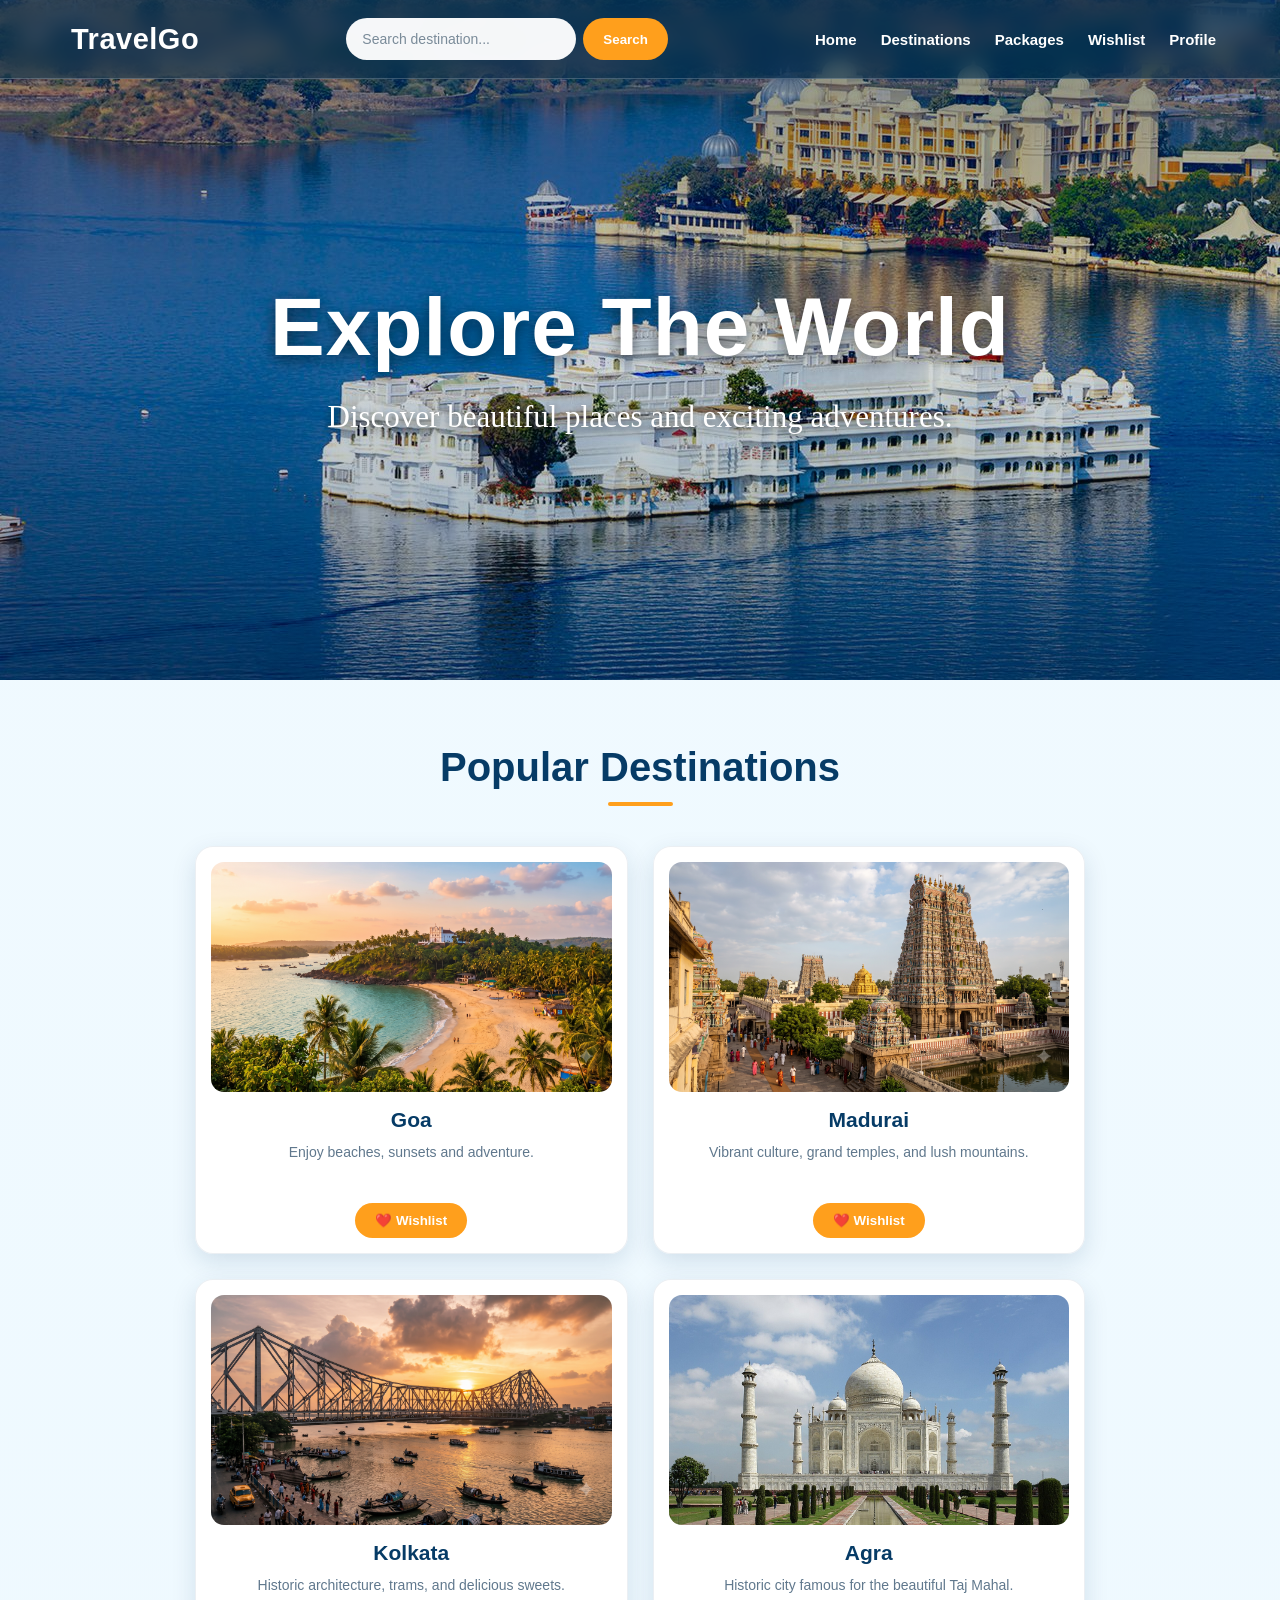
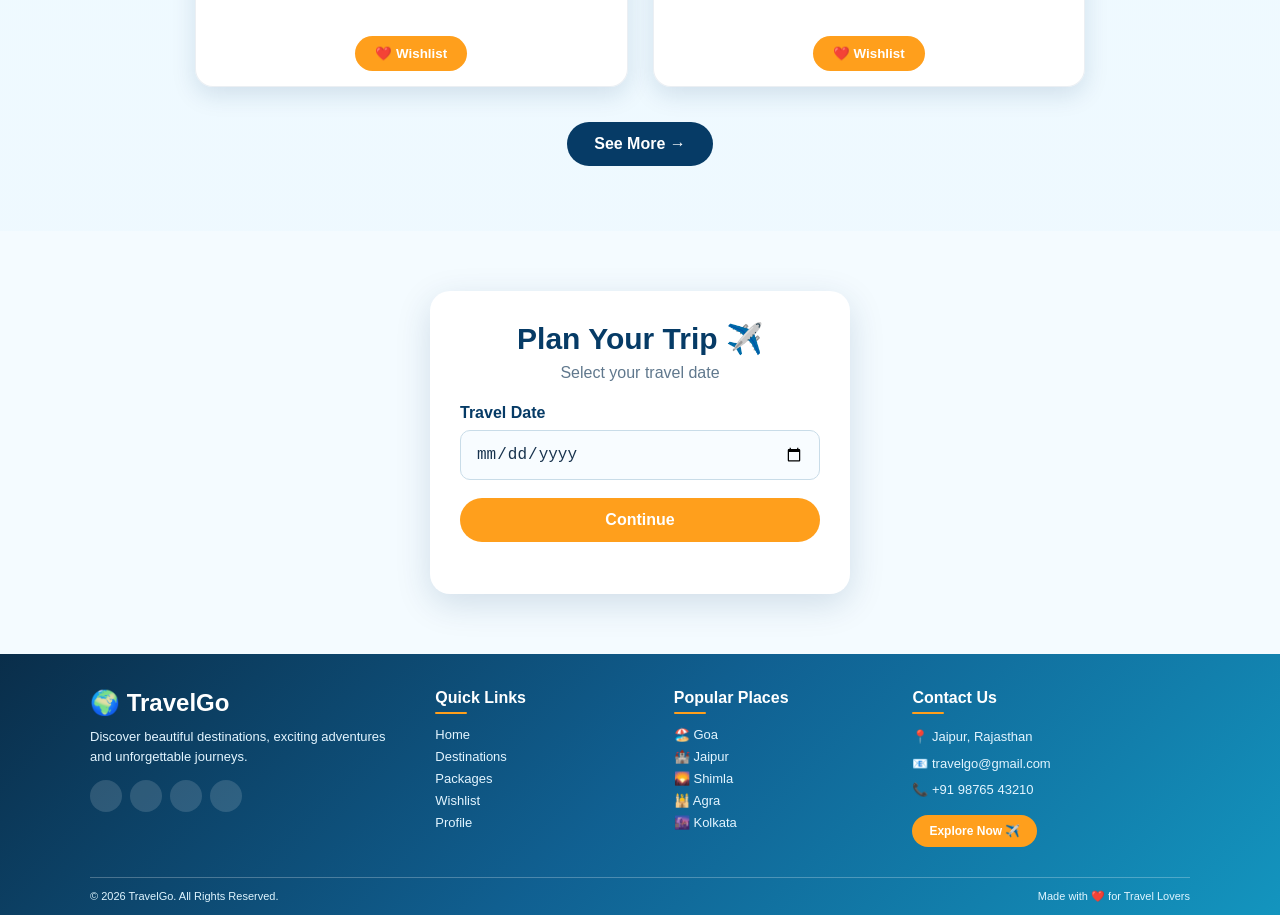
==== index.html @ a623e0e6 "Initial commit: Travel and Tourism website" ====
<!DOCTYPE html>
<html lang="en">

<head>

    <meta charset="UTF-8">

    <meta name="viewport"
        content="width=device-width, initial-scale=1.0">

    <title>TravelGo - Home</title>

    <!-- CSS -->
    <link rel="stylesheet" href="index.css">

    <!-- Font Awesome -->
    
</head>


<body>


    <!-- hero section -->

    <div class="hero-section">


        <!-- NAVBAR -->

        <nav>

            <!-- Logo -->

            <h2>
                <i class="fa-solid fa-plane"></i>
                TravelGo
            </h2>


            <!-- Search -->

            <div class="nav-search">

                <input
                    type="text"
                    id="searchInput"
                    placeholder="Search destination..."
                >

                <button onclick="searchDestination()">
                    Search
                </button>

            </div>


            <!-- Navigation -->

            <div class="nav-links">

                <a href="index.html">
                    Home
                </a>

                <a href="destination.html">
                    Destinations
                </a>

                <a href="package.html">
                    Packages
                </a>

                <a href="wishlist.html">
                    Wishlist
                </a>

                <a href="login.html">
                    Profile
                </a>

            </div>

        </nav>



        <!-- HERO -->

        <section class="hero">


            <!-- Hero Images -->

            <div class="hero-image">

                <img
                    src="./udaipur banner.png"
                    alt="Beautiful Udaipur"
                >

                <img
                    src="./jaipur copy.png"
                    alt="Beautiful Jaipur"
                >

                <img
                    src="./shimla banner.png"
                    alt="Beautiful Shimla"
                >

                <img
                    src="./banner copy.png"
                    alt="Beautiful travel destination"
                >

            </div>


            <!-- Hero Content -->

            <div class="hero-content">

                <h1>
                    Explore The World
                </h1>

                <p>
                    Discover beautiful places and exciting adventures.
                </p>

            </div>

        </section>

    </div>



    
         <!-- POPULAR DESTINATIONS -->


    <section class="popular-section">

        <h2>
            Popular Destinations
        </h2>


        <!-- ALWAYS 2 x 2 -->

        <div class="cards">


            <!-- GOA -->

            <div class="card">

                <div class="card-image">

                    <img
                        class="place"
                        src="./goa copy.png"
                        alt="Beautiful Goa"
                    >

                </div>

                <h3>
                    Goa
                </h3>

                <p>
                    Enjoy beaches, sunsets and adventure.
                </p>

                <button onclick="addWishlist('Goa')">
                    ❤️ Wishlist
                </button>

            </div>



            <!-- MADURAI -->

            <div class="card">

                <div class="card-image">

                    <img
                        class="place"
                        src="./tamilnadu copy.png"
                        alt="Madurai Tamil Nadu"
                    >

                </div>

                <h3>
                    Madurai
                </h3>

                <p>
                    Vibrant culture, grand temples,
                    and lush mountains.
                </p>

                <button onclick="addWishlist('Madurai')">
                    ❤️ Wishlist
                </button>

            </div>



            <!-- KOLKATA -->

            <div class="card">

                <div class="card-image">

                    <img
                        class="place"
                        src="./kolkata copy.png"
                        alt="Beautiful Kolkata"
                    >

                </div>

                <h3>
                    Kolkata
                </h3>

                <p>
                    Historic architecture, trams,
                    and delicious sweets.
                </p>

                <button onclick="addWishlist('Kolkata')">
                    ❤️ Wishlist
                </button>

            </div>



            <!-- AGRA -->

            <div class="card">

                <div class="card-image">

                    <img
                        class="place"
                        src="./Agra copy.jpeg"
                        alt="Taj Mahal Agra"
                    >

                </div>

                <h3>
                    Agra
                </h3>

                <p>
                    Historic city famous for
                    the beautiful Taj Mahal.
                </p>

                <button onclick="addWishlist('Agra')">
                    ❤️ Wishlist
                </button>

            </div>

        </div>


        <!-- SEE MORE OUTSIDE GRID -->

        <a
            href="destination.html"
            class="see-more-btn"
        >
            See More →
        </a>

    </section>



    <!-- travel date section -->

    <section class="travel-date-section">

        <div class="calendar-box">

            <h2>
                Plan Your Trip ✈️
            </h2>

            <p>
                Select your travel date
            </p>

            <label for="travelDate">
                Travel Date
            </label>

            <input
                type="date"
                id="travelDate"
            >

            <button onclick="selectTravelDate()">
                Continue
            </button>

            <p id="selectedDate"></p>

        </div>

    </section>



    <!-- =========================================
         FOOTER
    ========================================== -->

    <footer class="travel-footer" >

        <div class="footer-overlay">


            <div class="footer-container">


                <!-- ABOUT -->

                <div class="footer-box footer-about">

                    <h2>
                        🌍 TravelGo
                    </h2>

                    <p>
                        Discover beautiful destinations,
                        exciting adventures and
                        unforgettable journeys.
                    </p>

                    <div class="social-icons">

                        <a href="#" aria-label="Facebook">
                            <i class="fa-brands fa-facebook-f"></i>
                        </a>

                        <a href="#" aria-label="X">
                            <i class="fa-brands fa-x-twitter"></i>
                        </a>

                        <a href="#" aria-label="Instagram">
                            <i class="fa-brands fa-instagram"></i>
                        </a>

                        <a href="#" aria-label="YouTube">
                            <i class="fa-brands fa-youtube"></i>
                        </a>

                    </div>

                </div>



                <!-- QUICK LINKS -->

                <div class="footer-box">

                    <h3>
                        Quick Links
                    </h3>

                    <a href="index.html">
                        Home
                    </a>

                    <a href="destination.html">
                        Destinations
                    </a>

                    <a href="package.html">
                        Packages
                    </a>

                    <a href="wishlist.html">
                        Wishlist
                    </a>

                    <a href="login.html">
                        Profile
                    </a>

                </div>



                <!-- POPULAR PLACES -->

                <div class="footer-box">

                    <h3>
                        Popular Places
                    </h3>

                    <a href="destination.html">
                        🏖️ Goa
                    </a>

                    <a href="destination.html">
                        🏰 Jaipur
                    </a>

                    <a href="destination.html">
                        🌄 Shimla
                    </a>

                    <a href="destination.html">
                        🕌 Agra
                    </a>

                    <a href="destination.html">
                        🌆 Kolkata
                    </a>

                </div>



                <!-- CONTACT -->

                <div class="footer-box">

                    <h3>
                        Contact Us
                    </h3>

                    <p>
                        📍 Jaipur, Rajasthan
                    </p>

                    <p>
                        📧 travelgo@gmail.com
                    </p>

                    <p>
                        📞 +91 98765 43210
                    </p>

                    <button class="footer-btn">
                        Explore Now ✈️
                    </button>

                </div>

            </div>



            <!-- FOOTER BOTTOM -->

            <div class="footer-bottom">

                <p>
                    © 2026 TravelGo. All Rights Reserved.
                </p>

                <p>
                    Made with ❤️ for Travel Lovers
                </p>

            </div>

        </div>

    </footer>



    <!-- JAVASCRIPT -->

    <script src="index.js"></script>

</body>

</html>
---- index.css ----
/* =========================================
   GLOBAL
========================================= */

* {
    margin: 0;
    padding: 0;
    box-sizing: border-box;
}

html {
    scroll-behavior: smooth;
}

body {
    font-family: Arial, sans-serif;

    background: #f4fbff;

    color: #17324d;

    overflow-x: hidden;
}

img {
    display: block;

    max-width: 100%;
}



/* =========================================
   HERO
========================================= */

.hero-section {
    position: relative;

    width: 100%;

    height: 680px;

    overflow: hidden;
}



/* =========================================
   NAVBAR
========================================= */

.hero-section nav {

    position: absolute;

    top: 0;
    left: 0;

    width: 100%;

    display: flex;

    align-items: center;

    justify-content: space-between;

    gap: 20px;

    padding: 18px 5%;

    z-index: 20;

    background: rgba(3, 45, 78, 0.55);

    backdrop-filter: blur(10px);

    border-bottom: 1px solid rgba(255, 255, 255, 0.2);
}



/* Logo */

.hero-section nav h2 {

    color: white;

    font-size: 29px;

    letter-spacing: 0.5px;

    white-space: nowrap;
}

.hero-section nav h2 i {

    color: #ffb52e;

    margin-right: 7px;
}



/* =========================================
   SEARCH
========================================= */

.nav-search {

    display: flex;

    align-items: center;

    gap: 7px;
}

.nav-search input {

    width: 230px;

    height: 42px;

    padding: 0 16px;

    border: none;

    outline: none;

    border-radius: 25px;

    background: rgba(255, 255, 255, 0.96);

    color: #17324d;

    font-size: 14px;
}

.nav-search input::placeholder {

    color: #7a8b99;
}

.nav-search button {

    height: 42px;

    padding: 0 20px;

    border: none;

    border-radius: 25px;

    background: #ff9f1c;

    color: white;

    font-weight: bold;

    cursor: pointer;

    transition: 0.3s;
}

.nav-search button:hover {

    background: #f57c00;

    transform: translateY(-2px);
}



/* =========================================
   NAVIGATION LINKS
========================================= */

.hero-section .nav-links {

    display: flex;

    align-items: center;

    gap: 24px;
}

.hero-section .nav-links a {

    position: relative;

    color: white;

    text-decoration: none;

    font-size: 15px;

    font-weight: 600;

    transition: 0.3s;
}

.hero-section .nav-links a:hover {

    color: #ffb52e;
}

.hero-section .nav-links a::after {

    content: "";

    position: absolute;

    left: 50%;

    bottom: -7px;

    width: 0;

    height: 2px;

    background: #ffb52e;

    transform: translateX(-50%);

    transition: 0.3s;
}

.hero-section .nav-links a:hover::after {

    width: 100%;
}



/* =========================================
   HERO CONTENT
========================================= */

.hero-section .hero {

    position: relative;

    width: 100%;

    height: 100%;

    display: flex;

    justify-content: center;

    align-items: center;

    text-align: center;

    overflow: hidden;
}



/* Hero image slider */

.hero-section .hero-image {

    position: absolute;

    top: 0;
    left: 0;

    width: 100%;

    height: 100%;

    display: flex;

    z-index: 0;

    transition:
        transform 0.9s ease-in-out;
}

.hero-section .hero-image img {

    min-width: 100%;

    width: 100%;

    height: 100%;

    flex-shrink: 0;

    object-fit: cover;

    object-position: center;
}



/* Dark overlay */

.hero-section .hero::before {

    content: "";

    position: absolute;

    inset: 0;

    background:
        linear-gradient(
            to bottom,
            rgba(2, 32, 56, 0.50),
            rgba(2, 32, 56, 0.15),
            rgba(2, 32, 56, 0.45)
        );

    z-index: 1;
}



/* Hero text */

.hero-content {

    position: relative;

    z-index: 2;

    width: 90%;

    max-width: 1000px;

    padding: 35px;

    margin-top: 40px;
}

.hero-content h1 {

    color: white;

    font-size: clamp(45px, 7vw, 82px);

    font-weight: 800;

    letter-spacing: 1px;

    margin-bottom: 20px;

    text-shadow:
        0 4px 15px rgba(0, 0, 0, 0.55);
}

.hero-content p {

    color: white;

    font-family:
        Georgia,
        "Times New Roman",
        serif;

    font-size: clamp(19px, 3vw, 31px);

    line-height: 1.5;

    text-shadow:
        0 3px 10px rgba(0, 0, 0, 0.6);
}



/* =========================================
   POPULAR DESTINATIONS
========================================= */

.popular-section {

    padding: 65px 5%;

    text-align: center;

    background:
        linear-gradient(
            rgba(238, 249, 255, 0.72),
            rgba(238, 249, 255, 0.90)
        ),
        url("./popular detinatin bg.png");

    background-size: cover;

    background-position: center;

    background-repeat: no-repeat;
}



/* Heading */

.popular-section h2 {

    color: #063b66;

    font-size: clamp(28px, 4vw, 40px);

    margin-bottom: 12px;
}



/* Orange line */

.popular-section h2::after {

    content: "";

    display: block;

    width: 65px;

    height: 4px;

    margin: 12px auto 35px;

    border-radius: 10px;

    background: #ff9f1c;
}



/* =========================================
   DESTINATION GRID
========================================= */

/*
   IMPORTANT:

   Always 2 columns.

   Row 1:
   Goa       Madurai

   Row 2:
   Kolkata   Agra
*/

.cards {

    width: 100%;

    max-width: 900px;

    margin: 0 auto;

    display: grid;

    grid-template-columns: repeat(2, minmax(0, 1fr));

    gap: 25px;

    padding: 5px;
}



/* =========================================
   CARD
========================================= */

.card {

    width: 100%;

    padding: 15px;

    background:
        rgba(255, 255, 255, 0.98);

    border-radius: 18px;

    border:
        1px solid rgba(6, 59, 102, 0.08);

    box-shadow:
        0 8px 25px rgba(3, 55, 102, 0.13);

    transition:
        transform 0.3s ease,
        box-shadow 0.3s ease;
}

.card:hover {

    transform: translateY(-8px);

    box-shadow:
        0 18px 35px rgba(3, 55, 102, 0.22);
}



/* Card image */

.card-image {

    width: 100%;

    height: 230px;

    overflow: hidden;

    border-radius: 13px;
}

.card-image .place {

    width: 100%;

    height: 100%;

    object-fit: cover;

    transition:
        transform 0.5s ease;
}

.card:hover .place {

    transform: scale(1.08);
}



/* Card title */

.card h3 {

    color: #063b66;

    font-size: 21px;

    margin: 16px 0 9px;
}



/* Card description */

.card p {

    color: #60788d;

    font-size: 14px;

    line-height: 1.6;

    min-height: 45px;

    margin-bottom: 17px;
}



/* Card button */

.card button {

    padding: 10px 20px;

    border: none;

    border-radius: 25px;

    background: #ff9f1c;

    color: white;

    font-weight: bold;

    cursor: pointer;

    transition: 0.3s;
}

.card button:hover {

    background: #f57c00;

    transform: scale(1.05);
}



/* =========================================
   SEE MORE
========================================= */

.see-more-btn {

    display: block;

    width: fit-content;

    margin:
        30px auto 0;

    padding: 13px 27px;

    border-radius: 25px;

    background: #063b66;

    color: white;

    text-decoration: none;

    font-weight: bold;

    transition: 0.3s;
}

.see-more-btn:hover {

    background: #0878b9;

    transform: translateY(-3px);
}



/* =========================================
   TRAVEL DATE / CALENDAR
========================================= */

.travel-date-section {

    padding: 60px 20px;

    background: #f4fbff;

    display: flex;

    justify-content: center;

    align-items: center;
}

.calendar-box {

    width: 420px;

    max-width: 100%;

    padding: 30px;

    background: white;

    border-radius: 20px;

    box-shadow:
        0 10px 35px rgba(3, 55, 102, 0.15);

    text-align: center;
}

.calendar-box h2 {

    color: #063b66;

    font-size: 30px;

    margin-bottom: 8px;
}

.calendar-box > p {

    color: #60788d;

    margin-bottom: 22px;
}

.calendar-box label {

    display: block;

    text-align: left;

    color: #063b66;

    font-weight: bold;

    margin-bottom: 8px;
}

.calendar-box input[type="date"] {

    width: 100%;

    height: 50px;

    padding: 0 15px;

    border:
        1px solid #c9dce8;

    border-radius: 10px;

    outline: none;

    font-size: 16px;

    color: #17324d;

    background: #f8fcff;

    cursor: pointer;
}

.calendar-box input[type="date"]:focus {

    border-color: #0878b9;

    box-shadow:
        0 0 0 3px rgba(8, 120, 185, 0.10);
}

.calendar-box button {

    width: 100%;

    margin-top: 18px;

    padding: 13px;

    border: none;

    border-radius: 25px;

    background: #ff9f1c;

    color: white;

    font-size: 16px;

    font-weight: bold;

    cursor: pointer;

    transition: 0.3s;
}

.calendar-box button:hover {

    background: #f57c00;

    transform: translateY(-2px);
}

#selectedDate {

    margin-top: 18px;

    color: #063b66;

    font-weight: bold;
}




.travel-footer {
    height: 100px;

    position: relative;

    color: white;

    background-image:
        url("./footer-bg.png");

    background-size: cover;

    background-position: center;

    background-repeat: no-repeat;
}



/* Footer overlay */

.footer-overlay {

    background:
        linear-gradient(
            135deg,
            rgba(2, 39, 68, 0.97),
            rgba(4, 88, 140, 0.95),
            rgba(0, 140, 185, 0.92)
        );

    padding-top: 35px;
}





.footer-container {

    width: 92%;

    max-width: 1100px;

    margin: auto;

    display: grid;

    grid-template-columns:
        1.5fr 1fr 1fr 1.3fr;

    gap: 25px;

    padding-bottom: 30px;
}



/* Footer title */

.footer-box h2 {

    color: white;

    font-size: 24px;

    margin-bottom: 10px;
}

.footer-box h3 {

    color: white;

    font-size: 16px;

    margin-bottom: 13px;
}



/* Orange line */

.footer-box h3::after {

    content: "";

    display: block;

    width: 32px;

    height: 2px;

    background: #ff9f1c;

    border-radius: 10px;

    margin-top: 5px;
}



/* Footer text */

.footer-box p {

    color: #e3f5ff;

    font-size: 13px;

    line-height: 1.5;

    margin-bottom: 7px;
}



/* Footer links */

.footer-box a {

    display: block;

    color: #e3f5ff;

    text-decoration: none;

    font-size: 13px;

    margin-bottom: 7px;

    transition: 0.3s;
}

.footer-box a:hover {

    color: #ffb52e;

    transform: translateX(4px);
}




.social-icons {

    display: flex;

    gap: 8px;

    margin-top: 14px;
}

.social-icons a {

    width: 32px;

    height: 32px;

    display: flex;

    justify-content: center;

    align-items: center;

    border-radius: 50%;

    background:
        rgba(255, 255, 255, 0.14);

    color: white;

    font-size: 13px;

    transition: 0.3s;
}

.social-icons a:hover {

    background: #ff9f1c;

    transform: translateY(-3px);
}



.footer-btn {

    margin-top: 8px;

    padding: 9px 17px;

    border: none;

    border-radius: 25px;

    background: #ff9f1c;

    color: white;

    font-size: 12px;

    font-weight: bold;

    cursor: pointer;

    transition: 0.3s;
}

.footer-btn:hover {

    background: #f57c00;

    transform: translateY(-2px);
}



.footer-bottom {

    width: 92%;

    max-width: 1100px;

    margin: auto;

    padding: 12px 0;

    border-top:
        1px solid rgba(255, 255, 255, 0.25);

    display: flex;

    justify-content: space-between;

    align-items: center;
}

.footer-bottom p {

    margin: 0;

    color: #dff5ff;

    font-size: 11px;
}




@media (max-width: 1100px) {

    .hero-section nav {

        padding:
            16px 3%;
    }

    .hero-section .nav-links {

        gap: 15px;
    }

    .hero-section .nav-links a {

        font-size: 14px;
    }

    .nav-search input {

        width: 180px;
    }


    /* Footer becomes 2 x 2 */

    .footer-container {

        grid-template-columns:
            1fr 1fr;

        gap: 25px;

        text-align: center;
    }

    .footer-box h3::after {

        margin-left: auto;

        margin-right: auto;
    }

    .social-icons {

        justify-content: center;
    }

    .footer-box:first-child {

        grid-column: 1 / -1;
    }
}




@media (max-width: 850px) {

    .hero-section {

        height: 680px;
    }


    /* Navbar */

    .hero-section nav {

        flex-wrap: wrap;

        justify-content: center;

        gap: 12px;
    }

    .hero-section nav h2 {

        width: 100%;

        text-align: center;
    }

    .nav-search {

        order: 2;
    }

    .hero-section .nav-links {

        order: 3;

        width: 100%;

        justify-content: center;

        flex-wrap: wrap;
    }

    .hero-content {

        margin-top: 150px;
    }


    /* Destination cards remain 2 x 2 */

    .cards {

        max-width: 700px;

        gap: 20px;
    }

    .card-image {

        height: 210px;
    }


    /* Compact footer */

    .footer-overlay {

        padding-top: 25px;
    }

    .footer-container {

        gap: 20px;

        padding-bottom: 20px;
    }
}




@media (max-width: 600px) {

    .hero-section {

        height: 720px;
    }


    /* Navbar */

    .hero-section nav {

        padding: 14px 12px;

        gap: 10px;
    }

    .hero-section nav h2 {

        font-size: 24px;
    }


    /* Search */

    .nav-search {

        width: 100%;

        justify-content: center;
    }

    .nav-search input {

        width: 65%;

        height: 40px;
    }

    .nav-search button {

        height: 40px;

        padding: 0 15px;

        font-size: 13px;
    }


    /* Navigation */

    .hero-section .nav-links {

        gap: 8px 13px;

        flex-wrap: wrap;
    }

    .hero-section .nav-links a {

        font-size: 12px;
    }


    /* Hero */

    .hero-content {

        width: 95%;

        margin-top: 170px;

        padding: 10px;
    }

    .hero-content h1 {

        font-size: 40px;

        line-height: 1.15;
    }

    .hero-content p {

        font-size: 18px;
    }



    
    .popular-section {

        padding:
            40px 12px;
    }

    .popular-section h2 {

        font-size: 27px;
    }

    .popular-section h2::after {

        margin-bottom: 22px;
    }


    
    .cards {

        width: 100%;

        max-width: 500px;

        grid-template-columns:
            repeat(2, minmax(0, 1fr));

        gap: 12px;

        padding: 0;
    }


    /* Smaller cards */

    .card {

        padding: 8px;

        border-radius: 13px;
    }


    /* Smaller image */

    .card-image {

        height: 140px;

        border-radius: 9px;
    }


    /* Card heading */

    .card h3 {

        font-size: 16px;

        margin:
            9px 0 5px;
    }


    /* Card text */

    .card p {

        font-size: 11px;

        line-height: 1.4;

        min-height: 48px;

        margin-bottom: 8px;
    }


    /* Wishlist */

    .card button {

        padding: 7px 9px;

        font-size: 10px;
    }


    /* See More */

    .see-more-btn {

        margin-top: 20px;

        padding: 10px 21px;

        font-size: 12px;
    }



    /* calender */
    .travel-date-section {

        padding:
            40px 15px;
    }

    .calendar-box {

        padding:
            24px 18px;

        border-radius: 16px;
    }

    .calendar-box h2 {

        font-size: 25px;
    }

    .calendar-box > p {

        font-size: 13px;
    }

    .calendar-box input[type="date"] {

        height: 45px;

        font-size: 14px;
    }

    .calendar-box button {

        padding: 11px;

        font-size: 14px;
    }



/* footer */
    .footer-overlay {

        padding-top: 22px;
    }

    .footer-container {

        width: 92%;

        grid-template-columns:
            1fr 1fr;

        gap: 18px 12px;

        padding-bottom: 18px;

        text-align: center;
    }


    /* About section full width */

    .footer-about {

        grid-column:
            1 / -1;
    }


    /* Footer logo */

    .footer-box h2 {

        font-size: 20px;

        margin-bottom: 6px;
    }


    /* Footer headings */

    .footer-box h3 {

        font-size: 14px;

        margin-bottom: 8px;
    }


    /* Orange line */

    .footer-box h3::after {

        width: 25px;

        height: 2px;

        margin:
            4px auto 0;
    }


    /* Footer paragraph */

    .footer-box p {

        font-size: 11px;

        line-height: 1.4;

        margin-bottom: 5px;
    }


    /* Links */

    .footer-box a {

        font-size: 11px;

        margin-bottom: 5px;
    }


    /* Social icons */

    .social-icons {

        gap: 6px;

        margin-top: 9px;

        justify-content: center;
    }

    .social-icons a {

        width: 28px;

        height: 28px;

        font-size: 11px;
    }


    /* Footer button */

    .footer-btn {

        margin-top: 5px;

        padding: 7px 13px;

        font-size: 10px;
    }


    /* Bottom */

    .footer-bottom {

        width: 92%;

        flex-direction: column;

        gap: 3px;

        padding: 9px 0;

        text-align: center;
    }

    .footer-bottom p {

        font-size: 9px;
    }
}




   /* SMALL MOBILE */


@media (max-width: 400px) {

    .hero-section {

        height: 700px;
    }

    .hero-section nav h2 {

        font-size: 22px;
    }

    .nav-search input {

        width: 60%;
    }

    .nav-search button {

        padding: 0 12px;

        font-size: 12px;
    }

    .hero-content {

        margin-top: 165px;
    }

    .hero-content h1 {

        font-size: 32px;
    }

    .hero-content p {

        font-size: 16px;
    }


    /* Cards remain 2 columns */

    .cards {

        gap: 9px;
    }

    .card {

        padding: 7px;
    }

    .card-image {

        height: 115px;
    }

    .card h3 {

        font-size: 14px;
    }

    .card p {

        font-size: 10px;

        min-height: 44px;
    }

    .card button {

        padding: 6px 7px;

        font-size: 9px;
    }
}




@media (max-width: 350px) {

    .hero-section {

        height: 690px;
    }

    .hero-section nav h2 {

        font-size: 20px;
    }

    .hero-content h1 {

        font-size: 28px;
    }

    .hero-content p {

        font-size: 15px;
    }

    .nav-search input {

        width: 55%;
    }


    .cards {

        gap: 7px;
    }

    .card-image {

        height: 105px;
    }

    .card h3 {

        font-size: 13px;
    }

    .card p {

        font-size: 9px;
    }
}
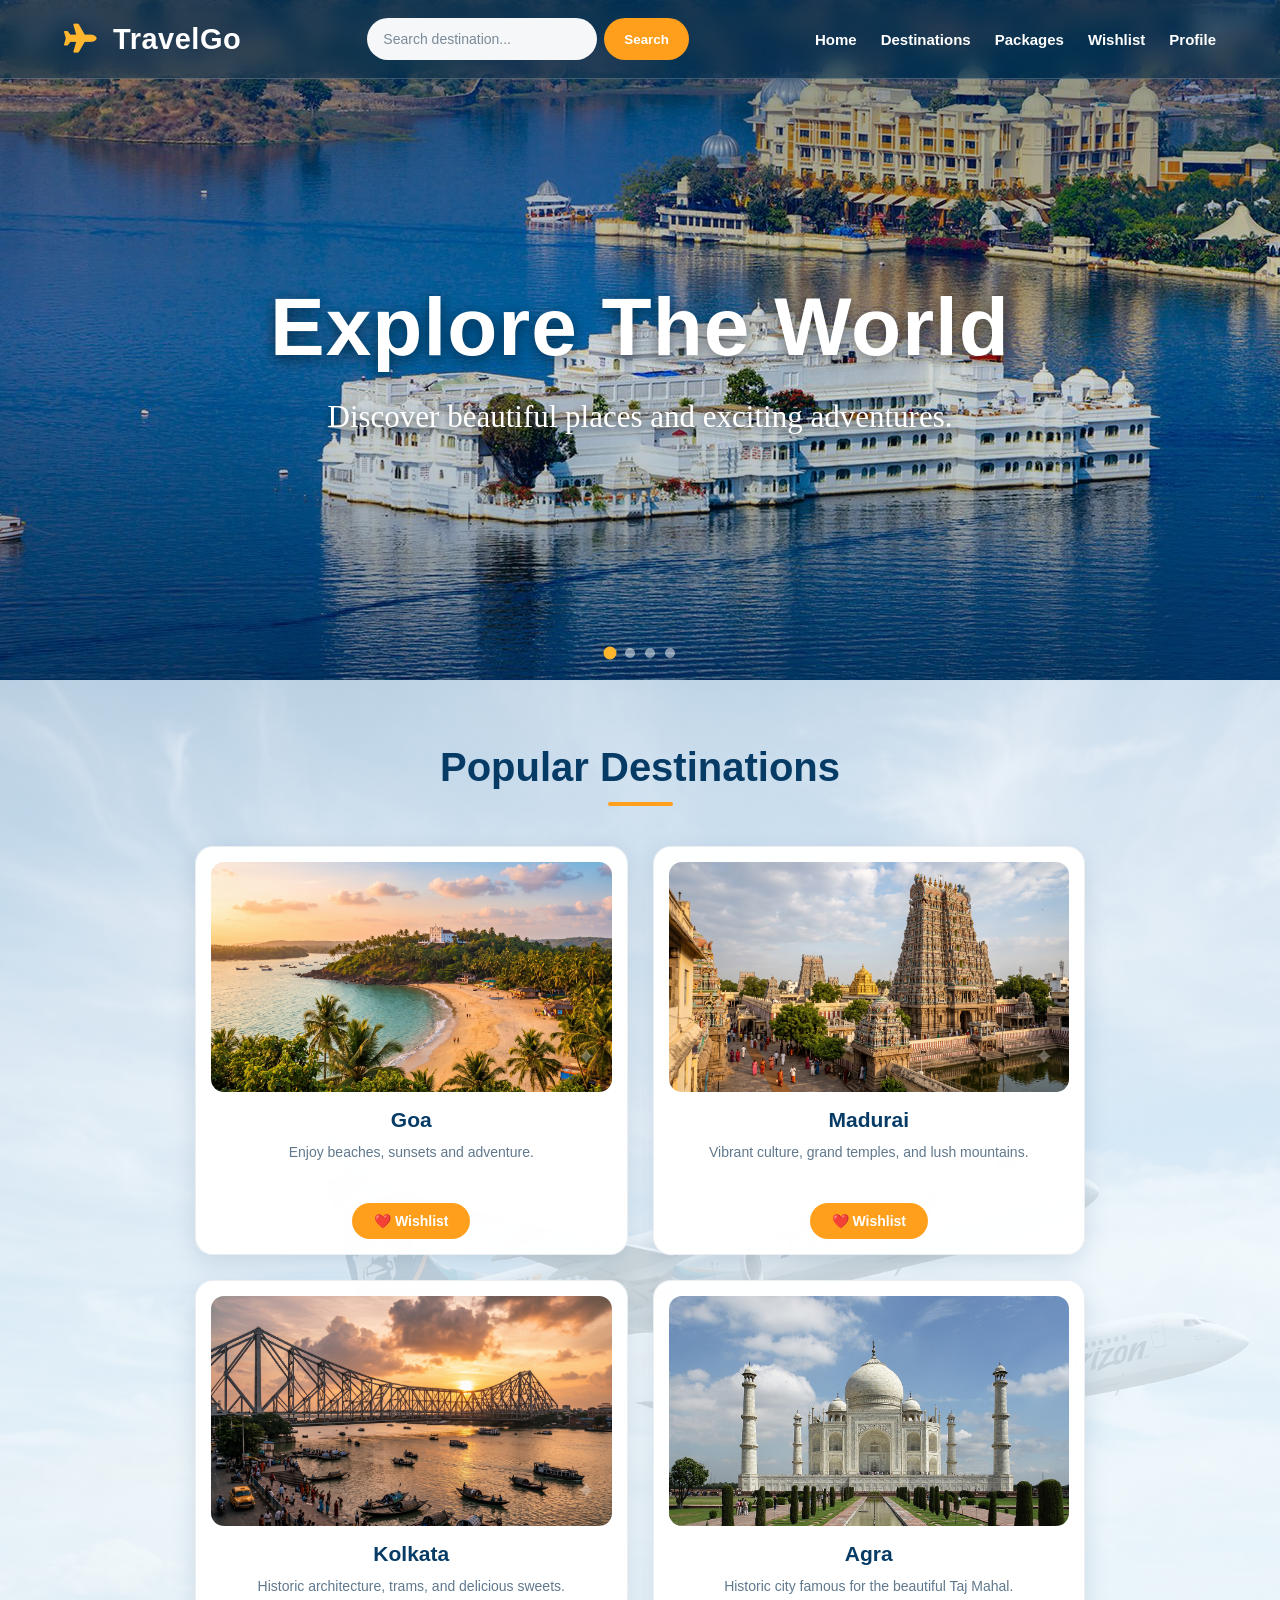
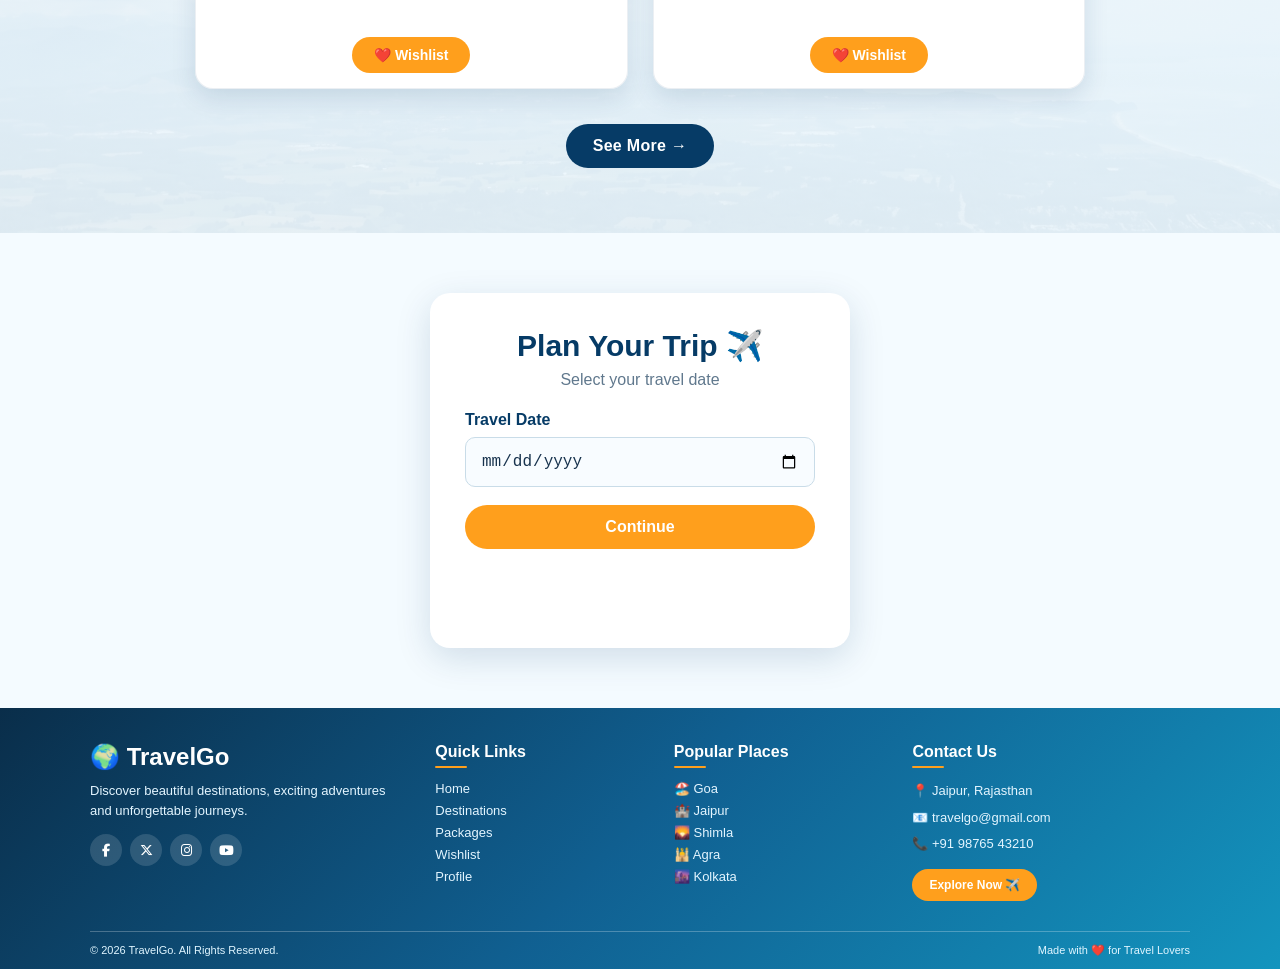
==== commit 4435f556: "Enhance UI for mobile responsiveness, unify JS logic, and fix broken routing" ====
--- a/index.html
+++ b/index.html
@@ -2,320 +2,171 @@
 <html lang="en">
 
 <head>
-
     <meta charset="UTF-8">
-
-    <meta name="viewport"
-        content="width=device-width, initial-scale=1.0">
-
+    <meta name="viewport" content="width=device-width, initial-scale=1.0">
+    <meta name="description" content="TravelGo - Discover beautiful destinations across India. Plan your trip, explore packages and save your favourites.">
     <title>TravelGo - Home</title>
 
     <!-- CSS -->
     <link rel="stylesheet" href="index.css">
 
     <!-- Font Awesome -->
-    
+    <link rel="stylesheet" href="https://cdnjs.cloudflare.com/ajax/libs/font-awesome/6.5.2/css/all.min.css">
 </head>
 
-
 <body>
 
-
     <!-- hero section -->
 
     <div class="hero-section">
 
-
         <!-- NAVBAR -->
 
         <nav>
 
             <!-- Logo -->
-
             <h2>
                 <i class="fa-solid fa-plane"></i>
                 TravelGo
             </h2>
 
-
             <!-- Search -->
-
             <div class="nav-search">
-
                 <input
                     type="text"
                     id="searchInput"
                     placeholder="Search destination..."
                 >
-
                 <button onclick="searchDestination()">
                     Search
                 </button>
-
-            </div>
-
-
-            <!-- Navigation -->
-
-            <div class="nav-links">
-
-                <a href="index.html">
-                    Home
-                </a>
-
-                <a href="destination.html">
-                    Destinations
-                </a>
-
-                <a href="package.html">
-                    Packages
-                </a>
-
-                <a href="wishlist.html">
-                    Wishlist
-                </a>
-
-                <a href="login.html">
-                    Profile
-                </a>
-
-            </div>
+            </div>
+
+            <!-- Navigation Links -->
+            <div class="nav-links" id="navLinks">
+                <a href="index.html">Home</a>
+                <a href="destination.html">Destinations</a>
+                <a href="package.html">Packages</a>
+                <a href="wishlist.html">Wishlist</a>
+                <a href="login.html">Profile</a>
+            </div>
+
+            <!-- Hamburger (mobile) -->
+            <button class="hamburger" id="hamburger" aria-label="Toggle navigation">
+                <span></span>
+                <span></span>
+                <span></span>
+            </button>
 
         </nav>
 
 
-
         <!-- HERO -->
 
         <section class="hero">
 
-
-            <!-- Hero Images -->
-
-            <div class="hero-image">
-
-                <img
-                    src="./udaipur banner.png"
-                    alt="Beautiful Udaipur"
-                >
-
-                <img
-                    src="./jaipur copy.png"
-                    alt="Beautiful Jaipur"
-                >
-
-                <img
-                    src="./shimla banner.png"
-                    alt="Beautiful Shimla"
-                >
-
-                <img
-                    src="./banner copy.png"
-                    alt="Beautiful travel destination"
-                >
-
-            </div>
-
+            <!-- Hero Images (slider) -->
+            <div class="hero-image" id="heroImage">
+                <img src="./udaipur banner.png"  alt="Beautiful Udaipur">
+                <img src="./jaipur copy.png"     alt="Beautiful Jaipur">
+                <img src="./shimla banner.png"   alt="Beautiful Shimla">
+                <img src="./banner copy.png"     alt="Beautiful travel destination">
+            </div>
 
             <!-- Hero Content -->
-
             <div class="hero-content">
-
-                <h1>
-                    Explore The World
-                </h1>
-
-                <p>
-                    Discover beautiful places and exciting adventures.
-                </p>
-
+                <h1>Explore The World</h1>
+                <p>Discover beautiful places and exciting adventures.</p>
             </div>
 
         </section>
 
+        <!-- Hero Dots -->
+        <div class="hero-dots" id="heroDots"></div>
+
     </div>
 
 
 
-    
-         <!-- POPULAR DESTINATIONS -->
-
+    <!-- POPULAR DESTINATIONS -->
 
     <section class="popular-section">
 
-        <h2>
-            Popular Destinations
-        </h2>
-
-
-        <!-- ALWAYS 2 x 2 -->
-
+        <h2>Popular Destinations</h2>
+
+        <!-- ALWAYS 2 x 2 grid -->
         <div class="cards">
 
-
             <!-- GOA -->
-
-            <div class="card">
-
-                <div class="card-image">
-
-                    <img
-                        class="place"
-                        src="./goa copy.png"
-                        alt="Beautiful Goa"
-                    >
-
-                </div>
-
-                <h3>
-                    Goa
-                </h3>
-
-                <p>
-                    Enjoy beaches, sunsets and adventure.
-                </p>
-
-                <button onclick="addWishlist('Goa')">
-                    ❤️ Wishlist
-                </button>
-
-            </div>
-
-
+            <div class="card" onclick="goToPackage('goa')">
+                <div class="card-image">
+                    <img class="place" src="./goa copy.png" alt="Beautiful Goa">
+                </div>
+                <h3>Goa</h3>
+                <p>Enjoy beaches, sunsets and adventure.</p>
+                <button id="wishBtn-Goa" onclick="handleWishlistClick(event, 'Goa', this)">
+                    ❤️ Wishlist
+                </button>
+            </div>
 
             <!-- MADURAI -->
-
-            <div class="card">
-
-                <div class="card-image">
-
-                    <img
-                        class="place"
-                        src="./tamilnadu copy.png"
-                        alt="Madurai Tamil Nadu"
-                    >
-
-                </div>
-
-                <h3>
-                    Madurai
-                </h3>
-
-                <p>
-                    Vibrant culture, grand temples,
-                    and lush mountains.
-                </p>
-
-                <button onclick="addWishlist('Madurai')">
-                    ❤️ Wishlist
-                </button>
-
-            </div>
-
-
+            <div class="card" onclick="goToPackage('madurai')">
+                <div class="card-image">
+                    <img class="place" src="./tamilnadu copy.png" alt="Madurai Tamil Nadu">
+                </div>
+                <h3>Madurai</h3>
+                <p>Vibrant culture, grand temples, and lush mountains.</p>
+                <button id="wishBtn-Madurai" onclick="handleWishlistClick(event, 'Madurai', this)">
+                    ❤️ Wishlist
+                </button>
+            </div>
 
             <!-- KOLKATA -->
-
-            <div class="card">
-
-                <div class="card-image">
-
-                    <img
-                        class="place"
-                        src="./kolkata copy.png"
-                        alt="Beautiful Kolkata"
-                    >
-
-                </div>
-
-                <h3>
-                    Kolkata
-                </h3>
-
-                <p>
-                    Historic architecture, trams,
-                    and delicious sweets.
-                </p>
-
-                <button onclick="addWishlist('Kolkata')">
-                    ❤️ Wishlist
-                </button>
-
-            </div>
-
-
+            <div class="card" onclick="goToPackage('kolkata')">
+                <div class="card-image">
+                    <img class="place" src="./kolkata copy.png" alt="Beautiful Kolkata">
+                </div>
+                <h3>Kolkata</h3>
+                <p>Historic architecture, trams, and delicious sweets.</p>
+                <button id="wishBtn-Kolkata" onclick="handleWishlistClick(event, 'Kolkata', this)">
+                    ❤️ Wishlist
+                </button>
+            </div>
 
             <!-- AGRA -->
-
-            <div class="card">
-
-                <div class="card-image">
-
-                    <img
-                        class="place"
-                        src="./Agra copy.jpeg"
-                        alt="Taj Mahal Agra"
-                    >
-
-                </div>
-
-                <h3>
-                    Agra
-                </h3>
-
-                <p>
-                    Historic city famous for
-                    the beautiful Taj Mahal.
-                </p>
-
-                <button onclick="addWishlist('Agra')">
-                    ❤️ Wishlist
-                </button>
-
+            <div class="card" onclick="goToPackage('agra')">
+                <div class="card-image">
+                    <img class="place" src="./Agra copy.jpeg" alt="Taj Mahal Agra">
+                </div>
+                <h3>Agra</h3>
+                <p>Historic city famous for the beautiful Taj Mahal.</p>
+                <button id="wishBtn-Agra" onclick="handleWishlistClick(event, 'Agra', this)">
+                    ❤️ Wishlist
+                </button>
             </div>
 
         </div>
 
-
-        <!-- SEE MORE OUTSIDE GRID -->
-
-        <a
-            href="destination.html"
-            class="see-more-btn"
-        >
-            See More →
-        </a>
+        <!-- SEE MORE -->
+        <a href="destination.html" class="see-more-btn">See More →</a>
 
     </section>
 
 
 
-    <!-- travel date section -->
+    <!-- TRAVEL DATE SECTION -->
 
     <section class="travel-date-section">
 
         <div class="calendar-box">
 
-            <h2>
-                Plan Your Trip ✈️
-            </h2>
-
-            <p>
-                Select your travel date
-            </p>
-
-            <label for="travelDate">
-                Travel Date
-            </label>
-
-            <input
-                type="date"
-                id="travelDate"
-            >
-
-            <button onclick="selectTravelDate()">
-                Continue
-            </button>
+            <h2>Plan Your Trip ✈️</h2>
+            <p>Select your travel date</p>
+
+            <label for="travelDate">Travel Date</label>
+            <input type="date" id="travelDate">
+
+            <button onclick="selectTravelDate()">Continue</button>
 
             <p id="selectedDate"></p>
 
@@ -325,162 +176,63 @@
 
 
 
-    <!-- =========================================
-         FOOTER
-    ========================================== -->
-
-    <footer class="travel-footer" >
+    <!-- FOOTER -->
+
+    <footer class="travel-footer">
 
         <div class="footer-overlay">
 
-
             <div class="footer-container">
 
-
                 <!-- ABOUT -->
-
                 <div class="footer-box footer-about">
-
-                    <h2>
-                        🌍 TravelGo
-                    </h2>
-
-                    <p>
-                        Discover beautiful destinations,
-                        exciting adventures and
-                        unforgettable journeys.
-                    </p>
-
+                    <h2>🌍 TravelGo</h2>
+                    <p>Discover beautiful destinations, exciting adventures and unforgettable journeys.</p>
                     <div class="social-icons">
-
-                        <a href="#" aria-label="Facebook">
-                            <i class="fa-brands fa-facebook-f"></i>
-                        </a>
-
-                        <a href="#" aria-label="X">
-                            <i class="fa-brands fa-x-twitter"></i>
-                        </a>
-
-                        <a href="#" aria-label="Instagram">
-                            <i class="fa-brands fa-instagram"></i>
-                        </a>
-
-                        <a href="#" aria-label="YouTube">
-                            <i class="fa-brands fa-youtube"></i>
-                        </a>
-
+                        <a href="#" aria-label="Facebook"><i class="fa-brands fa-facebook-f"></i></a>
+                        <a href="#" aria-label="X"><i class="fa-brands fa-x-twitter"></i></a>
+                        <a href="#" aria-label="Instagram"><i class="fa-brands fa-instagram"></i></a>
+                        <a href="#" aria-label="YouTube"><i class="fa-brands fa-youtube"></i></a>
                     </div>
-
-                </div>
-
-
+                </div>
 
                 <!-- QUICK LINKS -->
-
                 <div class="footer-box">
-
-                    <h3>
-                        Quick Links
-                    </h3>
-
-                    <a href="index.html">
-                        Home
-                    </a>
-
-                    <a href="destination.html">
-                        Destinations
-                    </a>
-
-                    <a href="package.html">
-                        Packages
-                    </a>
-
-                    <a href="wishlist.html">
-                        Wishlist
-                    </a>
-
-                    <a href="login.html">
-                        Profile
-                    </a>
-
-                </div>
-
-
+                    <h3>Quick Links</h3>
+                    <a href="index.html">Home</a>
+                    <a href="destination.html">Destinations</a>
+                    <a href="package.html">Packages</a>
+                    <a href="wishlist.html">Wishlist</a>
+                    <a href="login.html">Profile</a>
+                </div>
 
                 <!-- POPULAR PLACES -->
-
                 <div class="footer-box">
-
-                    <h3>
-                        Popular Places
-                    </h3>
-
-                    <a href="destination.html">
-                        🏖️ Goa
-                    </a>
-
-                    <a href="destination.html">
-                        🏰 Jaipur
-                    </a>
-
-                    <a href="destination.html">
-                        🌄 Shimla
-                    </a>
-
-                    <a href="destination.html">
-                        🕌 Agra
-                    </a>
-
-                    <a href="destination.html">
-                        🌆 Kolkata
-                    </a>
-
-                </div>
-
-
+                    <h3>Popular Places</h3>
+                    <a href="destination.html">🏖️ Goa</a>
+                    <a href="destination.html">🏰 Jaipur</a>
+                    <a href="destination.html">🌄 Shimla</a>
+                    <a href="destination.html">🕌 Agra</a>
+                    <a href="destination.html">🌆 Kolkata</a>
+                </div>
 
                 <!-- CONTACT -->
-
                 <div class="footer-box">
-
-                    <h3>
-                        Contact Us
-                    </h3>
-
-                    <p>
-                        📍 Jaipur, Rajasthan
-                    </p>
-
-                    <p>
-                        📧 travelgo@gmail.com
-                    </p>
-
-                    <p>
-                        📞 +91 98765 43210
-                    </p>
-
-                    <button class="footer-btn">
+                    <h3>Contact Us</h3>
+                    <p>📍 Jaipur, Rajasthan</p>
+                    <p>📧 travelgo@gmail.com</p>
+                    <p>📞 +91 98765 43210</p>
+                    <button class="footer-btn" onclick="window.location.href='destination.html'">
                         Explore Now ✈️
                     </button>
-
-                </div>
-
-            </div>
-
-
+                </div>
+
+            </div>
 
             <!-- FOOTER BOTTOM -->
-
             <div class="footer-bottom">
-
-                <p>
-                    © 2026 TravelGo. All Rights Reserved.
-                </p>
-
-                <p>
-                    Made with ❤️ for Travel Lovers
-                </p>
-
+                <p>© 2026 TravelGo. All Rights Reserved.</p>
+                <p>Made with ❤️ for Travel Lovers</p>
             </div>
 
         </div>
@@ -490,7 +242,6 @@
 
 
     <!-- JAVASCRIPT -->
-
     <script src="index.js"></script>
 
 </body>
--- a/index.css
+++ b/index.css
@@ -1,5 +1,5 @@
 /* =========================================
-   GLOBAL
+   GLOBAL RESET & BASE
 ========================================= */
 
 * {
@@ -13,34 +13,27 @@
 }
 
 body {
-    font-family: Arial, sans-serif;
-
+    font-family: 'Segoe UI', Arial, sans-serif;
     background: #f4fbff;
-
     color: #17324d;
-
     overflow-x: hidden;
 }
 
 img {
     display: block;
-
     max-width: 100%;
 }
 
 
 
 /* =========================================
-   HERO
+   HERO SECTION
 ========================================= */
 
 .hero-section {
     position: relative;
-
-    width: 100%;
-
+    width: 100%;
     height: 680px;
-
     overflow: hidden;
 }
 
@@ -51,30 +44,18 @@
 ========================================= */
 
 .hero-section nav {
-
     position: absolute;
-
     top: 0;
     left: 0;
-
-    width: 100%;
-
+    width: 100%;
     display: flex;
-
     align-items: center;
-
     justify-content: space-between;
-
     gap: 20px;
-
     padding: 18px 5%;
-
     z-index: 20;
-
     background: rgba(3, 45, 78, 0.55);
-
     backdrop-filter: blur(10px);
-
     border-bottom: 1px solid rgba(255, 255, 255, 0.2);
 }
 
@@ -83,20 +64,14 @@
 /* Logo */
 
 .hero-section nav h2 {
-
-    color: white;
-
+    color: white;
     font-size: 29px;
-
     letter-spacing: 0.5px;
-
     white-space: nowrap;
 }
 
 .hero-section nav h2 i {
-
     color: #ffb52e;
-
     margin-right: 7px;
 }
 
@@ -107,66 +82,49 @@
 ========================================= */
 
 .nav-search {
-
     display: flex;
-
     align-items: center;
-
     gap: 7px;
 }
 
 .nav-search input {
-
     width: 230px;
-
     height: 42px;
-
     padding: 0 16px;
-
     border: none;
-
     outline: none;
-
     border-radius: 25px;
-
     background: rgba(255, 255, 255, 0.96);
-
     color: #17324d;
-
     font-size: 14px;
+    transition: 0.3s;
+}
+
+.nav-search input:focus {
+    width: 260px;
+    box-shadow: 0 0 0 3px rgba(255, 180, 50, 0.35);
 }
 
 .nav-search input::placeholder {
-
     color: #7a8b99;
 }
 
 .nav-search button {
-
     height: 42px;
-
     padding: 0 20px;
-
     border: none;
-
     border-radius: 25px;
-
     background: #ff9f1c;
-
-    color: white;
-
+    color: white;
     font-weight: bold;
-
     cursor: pointer;
-
     transition: 0.3s;
 }
 
 .nav-search button:hover {
-
     background: #f57c00;
-
     transform: translateY(-2px);
+    box-shadow: 0 6px 18px rgba(255, 120, 0, 0.4);
 }
 
 
@@ -176,58 +134,74 @@
 ========================================= */
 
 .hero-section .nav-links {
-
     display: flex;
-
     align-items: center;
-
     gap: 24px;
 }
 
 .hero-section .nav-links a {
-
     position: relative;
-
-    color: white;
-
+    color: white;
     text-decoration: none;
-
     font-size: 15px;
-
     font-weight: 600;
-
     transition: 0.3s;
 }
 
 .hero-section .nav-links a:hover {
-
     color: #ffb52e;
 }
 
 .hero-section .nav-links a::after {
-
     content: "";
-
     position: absolute;
-
     left: 50%;
-
     bottom: -7px;
-
     width: 0;
-
     height: 2px;
-
     background: #ffb52e;
-
     transform: translateX(-50%);
-
     transition: 0.3s;
 }
 
 .hero-section .nav-links a:hover::after {
-
-    width: 100%;
+    width: 100%;
+}
+
+
+/* =========================================
+   HAMBURGER BUTTON (mobile)
+========================================= */
+
+.hamburger {
+    display: none;
+    flex-direction: column;
+    gap: 5px;
+    cursor: pointer;
+    background: none;
+    border: none;
+    padding: 6px;
+    z-index: 30;
+}
+
+.hamburger span {
+    display: block;
+    width: 26px;
+    height: 3px;
+    background: white;
+    border-radius: 3px;
+    transition: 0.35s;
+}
+
+.hamburger.open span:nth-child(1) {
+    transform: translateY(8px) rotate(45deg);
+}
+.hamburger.open span:nth-child(2) {
+    opacity: 0;
+    transform: scaleX(0);
+}
+.hamburger.open span:nth-child(3) {
+    transform: translateY(-8px) rotate(-45deg);
 }
 
 
@@ -237,21 +211,13 @@
 ========================================= */
 
 .hero-section .hero {
-
     position: relative;
-
-    width: 100%;
-
+    width: 100%;
     height: 100%;
-
     display: flex;
-
     justify-content: center;
-
     align-items: center;
-
     text-align: center;
-
     overflow: hidden;
 }
 
@@ -260,36 +226,22 @@
 /* Hero image slider */
 
 .hero-section .hero-image {
-
     position: absolute;
-
     top: 0;
     left: 0;
-
-    width: 100%;
-
+    width: 100%;
     height: 100%;
-
     display: flex;
-
     z-index: 0;
-
-    transition:
-        transform 0.9s ease-in-out;
+    transition: transform 0.9s ease-in-out;
 }
 
 .hero-section .hero-image img {
-
     min-width: 100%;
-
-    width: 100%;
-
+    width: 100%;
     height: 100%;
-
     flex-shrink: 0;
-
     object-fit: cover;
-
     object-position: center;
 }
 
@@ -298,21 +250,15 @@
 /* Dark overlay */
 
 .hero-section .hero::before {
-
     content: "";
-
     position: absolute;
-
     inset: 0;
-
-    background:
-        linear-gradient(
-            to bottom,
-            rgba(2, 32, 56, 0.50),
-            rgba(2, 32, 56, 0.15),
-            rgba(2, 32, 56, 0.45)
-        );
-
+    background: linear-gradient(
+        to bottom,
+        rgba(2, 32, 56, 0.50),
+        rgba(2, 32, 56, 0.15),
+        rgba(2, 32, 56, 0.45)
+    );
     z-index: 1;
 }
 
@@ -321,51 +267,68 @@
 /* Hero text */
 
 .hero-content {
-
     position: relative;
-
     z-index: 2;
-
     width: 90%;
-
     max-width: 1000px;
-
     padding: 35px;
-
     margin-top: 40px;
+    animation: fadeInUp 1s ease both;
+}
+
+@keyframes fadeInUp {
+    from {
+        opacity: 0;
+        transform: translateY(30px);
+    }
+    to {
+        opacity: 1;
+        transform: translateY(0);
+    }
 }
 
 .hero-content h1 {
-
-    color: white;
-
-    font-size: clamp(45px, 7vw, 82px);
-
+    color: white;
+    font-size: clamp(40px, 7vw, 82px);
     font-weight: 800;
-
     letter-spacing: 1px;
-
     margin-bottom: 20px;
-
-    text-shadow:
-        0 4px 15px rgba(0, 0, 0, 0.55);
+    text-shadow: 0 4px 15px rgba(0, 0, 0, 0.55);
 }
 
 .hero-content p {
-
-    color: white;
-
-    font-family:
-        Georgia,
-        "Times New Roman",
-        serif;
-
-    font-size: clamp(19px, 3vw, 31px);
-
+    color: white;
+    font-family: Georgia, "Times New Roman", serif;
+    font-size: clamp(18px, 3vw, 31px);
     line-height: 1.5;
-
-    text-shadow:
-        0 3px 10px rgba(0, 0, 0, 0.6);
+    text-shadow: 0 3px 10px rgba(0, 0, 0, 0.6);
+}
+
+
+/* Hero Dots Indicator */
+.hero-dots {
+    position: absolute;
+    bottom: 22px;
+    left: 50%;
+    transform: translateX(-50%);
+    display: flex;
+    gap: 10px;
+    z-index: 5;
+}
+
+.hero-dot {
+    width: 10px;
+    height: 10px;
+    border-radius: 50%;
+    background: rgba(255,255,255,0.5);
+    cursor: pointer;
+    transition: 0.3s;
+    border: none;
+}
+
+.hero-dot.active {
+    background: #ffb52e;
+    transform: scale(1.3);
 }
 
 
@@ -375,22 +338,16 @@
 ========================================= */
 
 .popular-section {
-
     padding: 65px 5%;
-
     text-align: center;
-
     background:
         linear-gradient(
             rgba(238, 249, 255, 0.72),
             rgba(238, 249, 255, 0.90)
         ),
-        url("./popular detinatin bg.png");
-
+        url("./POPULAR BG copy.png");
     background-size: cover;
-
     background-position: center;
-
     background-repeat: no-repeat;
 }
 
@@ -399,11 +356,8 @@
 /* Heading */
 
 .popular-section h2 {
-
     color: #063b66;
-
     font-size: clamp(28px, 4vw, 40px);
-
     margin-bottom: 12px;
 }
 
@@ -412,19 +366,12 @@
 /* Orange line */
 
 .popular-section h2::after {
-
     content: "";
-
     display: block;
-
     width: 65px;
-
     height: 4px;
-
     margin: 12px auto 35px;
-
     border-radius: 10px;
-
     background: #ff9f1c;
 }
 
@@ -434,32 +381,13 @@
    DESTINATION GRID
 ========================================= */
 
-/*
-   IMPORTANT:
-
-   Always 2 columns.
-
-   Row 1:
-   Goa       Madurai
-
-   Row 2:
-   Kolkata   Agra
-*/
-
 .cards {
-
-    width: 100%;
-
+    width: 100%;
     max-width: 900px;
-
     margin: 0 auto;
-
     display: grid;
-
     grid-template-columns: repeat(2, minmax(0, 1fr));
-
     gap: 25px;
-
     padding: 5px;
 }
 
@@ -470,33 +398,21 @@
 ========================================= */
 
 .card {
-
-    width: 100%;
-
+    width: 100%;
     padding: 15px;
-
-    background:
-        rgba(255, 255, 255, 0.98);
-
+    background: rgba(255, 255, 255, 0.98);
     border-radius: 18px;
-
-    border:
-        1px solid rgba(6, 59, 102, 0.08);
-
-    box-shadow:
-        0 8px 25px rgba(3, 55, 102, 0.13);
-
+    border: 1px solid rgba(6, 59, 102, 0.08);
+    box-shadow: 0 8px 25px rgba(3, 55, 102, 0.13);
     transition:
-        transform 0.3s ease,
-        box-shadow 0.3s ease;
+        transform 0.35s ease,
+        box-shadow 0.35s ease;
+    cursor: pointer;
 }
 
 .card:hover {
-
-    transform: translateY(-8px);
-
-    box-shadow:
-        0 18px 35px rgba(3, 55, 102, 0.22);
+    transform: translateY(-10px);
+    box-shadow: 0 22px 40px rgba(3, 55, 102, 0.22);
 }
 
 
@@ -504,30 +420,20 @@
 /* Card image */
 
 .card-image {
-
-    width: 100%;
-
+    width: 100%;
     height: 230px;
-
     overflow: hidden;
-
     border-radius: 13px;
 }
 
 .card-image .place {
-
-    width: 100%;
-
+    width: 100%;
     height: 100%;
-
     object-fit: cover;
-
-    transition:
-        transform 0.5s ease;
+    transition: transform 0.5s ease;
 }
 
 .card:hover .place {
-
     transform: scale(1.08);
 }
 
@@ -536,11 +442,8 @@
 /* Card title */
 
 .card h3 {
-
     color: #063b66;
-
     font-size: 21px;
-
     margin: 16px 0 9px;
 }
 
@@ -549,15 +452,10 @@
 /* Card description */
 
 .card p {
-
     color: #60788d;
-
     font-size: 14px;
-
     line-height: 1.6;
-
     min-height: 45px;
-
     margin-bottom: 17px;
 }
 
@@ -566,31 +464,31 @@
 /* Card button */
 
 .card button {
-
-    padding: 10px 20px;
-
+    padding: 10px 22px;
     border: none;
-
     border-radius: 25px;
-
     background: #ff9f1c;
-
-    color: white;
-
+    color: white;
     font-weight: bold;
-
     cursor: pointer;
-
-    transition: 0.3s;
+    transition: 0.3s;
+    font-size: 14px;
 }
 
 .card button:hover {
-
     background: #f57c00;
-
-    transform: scale(1.05);
-}
-
+    transform: scale(1.06);
+    box-shadow: 0 6px 18px rgba(255, 120, 0, 0.35);
+}
+
+/* Card button active (wishlisted) */
+.card button.wishlisted {
+    background: #e53935;
+}
+
+.card button.wishlisted:hover {
+    background: #b71c1c;
+}
 
 
 /* =========================================
@@ -598,34 +496,23 @@
 ========================================= */
 
 .see-more-btn {
-
     display: block;
-
     width: fit-content;
-
-    margin:
-        30px auto 0;
-
+    margin: 30px auto 0;
     padding: 13px 27px;
-
     border-radius: 25px;
-
     background: #063b66;
-
-    color: white;
-
+    color: white;
     text-decoration: none;
-
     font-weight: bold;
-
-    transition: 0.3s;
+    transition: 0.3s;
+    letter-spacing: 0.3px;
 }
 
 .see-more-btn:hover {
-
     background: #0878b9;
-
     transform: translateY(-3px);
+    box-shadow: 0 10px 25px rgba(8, 120, 185, 0.35);
 }
 
 
@@ -635,1030 +522,421 @@
 ========================================= */
 
 .travel-date-section {
-
     padding: 60px 20px;
-
     background: #f4fbff;
-
     display: flex;
-
     justify-content: center;
-
     align-items: center;
 }
 
 .calendar-box {
-
     width: 420px;
-
     max-width: 100%;
-
-    padding: 30px;
-
+    padding: 35px;
     background: white;
-
     border-radius: 20px;
-
-    box-shadow:
-        0 10px 35px rgba(3, 55, 102, 0.15);
-
+    box-shadow: 0 10px 35px rgba(3, 55, 102, 0.15);
     text-align: center;
 }
 
 .calendar-box h2 {
-
     color: #063b66;
-
     font-size: 30px;
-
     margin-bottom: 8px;
 }
 
 .calendar-box > p {
-
     color: #60788d;
-
     margin-bottom: 22px;
 }
 
 .calendar-box label {
-
     display: block;
-
     text-align: left;
-
     color: #063b66;
-
     font-weight: bold;
-
     margin-bottom: 8px;
 }
 
 .calendar-box input[type="date"] {
-
-    width: 100%;
-
+    width: 100%;
     height: 50px;
-
     padding: 0 15px;
-
-    border:
-        1px solid #c9dce8;
-
+    border: 1px solid #c9dce8;
     border-radius: 10px;
-
     outline: none;
-
     font-size: 16px;
-
     color: #17324d;
-
     background: #f8fcff;
-
     cursor: pointer;
+    transition: 0.3s;
 }
 
 .calendar-box input[type="date"]:focus {
-
     border-color: #0878b9;
-
-    box-shadow:
-        0 0 0 3px rgba(8, 120, 185, 0.10);
+    box-shadow: 0 0 0 3px rgba(8, 120, 185, 0.10);
 }
 
 .calendar-box button {
-
-    width: 100%;
-
+    width: 100%;
     margin-top: 18px;
-
     padding: 13px;
-
     border: none;
-
     border-radius: 25px;
-
     background: #ff9f1c;
-
-    color: white;
-
+    color: white;
     font-size: 16px;
-
     font-weight: bold;
-
     cursor: pointer;
-
     transition: 0.3s;
 }
 
 .calendar-box button:hover {
-
     background: #f57c00;
-
     transform: translateY(-2px);
+    box-shadow: 0 8px 20px rgba(255, 120, 0, 0.35);
 }
 
 #selectedDate {
-
     margin-top: 18px;
-
     color: #063b66;
-
     font-weight: bold;
-}
-
-
-
+    min-height: 24px;
+}
+
+
+
+/* =========================================
+   FOOTER
+========================================= */
 
 .travel-footer {
-    height: 100px;
-
     position: relative;
-
-    color: white;
-
-    background-image:
-        url("./footer-bg.png");
-
+    color: white;
+    background-image: url("./footer-bg.png");
     background-size: cover;
-
     background-position: center;
-
     background-repeat: no-repeat;
 }
 
-
-
 /* Footer overlay */
 
 .footer-overlay {
-
-    background:
-        linear-gradient(
-            135deg,
-            rgba(2, 39, 68, 0.97),
-            rgba(4, 88, 140, 0.95),
-            rgba(0, 140, 185, 0.92)
-        );
-
+    background: linear-gradient(
+        135deg,
+        rgba(2, 39, 68, 0.97),
+        rgba(4, 88, 140, 0.95),
+        rgba(0, 140, 185, 0.92)
+    );
     padding-top: 35px;
 }
 
-
-
-
-
 .footer-container {
-
     width: 92%;
-
     max-width: 1100px;
-
     margin: auto;
-
     display: grid;
-
-    grid-template-columns:
-        1.5fr 1fr 1fr 1.3fr;
-
+    grid-template-columns: 1.5fr 1fr 1fr 1.3fr;
     gap: 25px;
-
     padding-bottom: 30px;
 }
 
-
-
 /* Footer title */
 
 .footer-box h2 {
-
-    color: white;
-
+    color: white;
     font-size: 24px;
-
     margin-bottom: 10px;
 }
 
 .footer-box h3 {
-
-    color: white;
-
+    color: white;
     font-size: 16px;
-
     margin-bottom: 13px;
 }
 
-
-
 /* Orange line */
 
 .footer-box h3::after {
-
     content: "";
-
     display: block;
-
     width: 32px;
-
     height: 2px;
-
     background: #ff9f1c;
-
     border-radius: 10px;
-
     margin-top: 5px;
 }
 
-
-
 /* Footer text */
 
 .footer-box p {
-
     color: #e3f5ff;
-
     font-size: 13px;
-
     line-height: 1.5;
-
     margin-bottom: 7px;
 }
 
-
-
 /* Footer links */
 
 .footer-box a {
-
     display: block;
-
     color: #e3f5ff;
-
     text-decoration: none;
-
     font-size: 13px;
-
     margin-bottom: 7px;
-
     transition: 0.3s;
 }
 
 .footer-box a:hover {
-
     color: #ffb52e;
-
     transform: translateX(4px);
 }
 
-
-
-
 .social-icons {
-
     display: flex;
-
     gap: 8px;
-
     margin-top: 14px;
 }
 
 .social-icons a {
-
     width: 32px;
-
     height: 32px;
-
     display: flex;
-
     justify-content: center;
-
     align-items: center;
-
     border-radius: 50%;
-
-    background:
-        rgba(255, 255, 255, 0.14);
-
-    color: white;
-
+    background: rgba(255, 255, 255, 0.14);
+    color: white;
     font-size: 13px;
-
     transition: 0.3s;
 }
 
 .social-icons a:hover {
-
     background: #ff9f1c;
-
     transform: translateY(-3px);
-}
-
-
+    box-shadow: 0 5px 15px rgba(255, 120, 0, 0.4);
+}
 
 .footer-btn {
-
     margin-top: 8px;
-
     padding: 9px 17px;
-
     border: none;
-
     border-radius: 25px;
-
     background: #ff9f1c;
-
-    color: white;
-
+    color: white;
     font-size: 12px;
-
     font-weight: bold;
-
     cursor: pointer;
-
     transition: 0.3s;
 }
 
 .footer-btn:hover {
-
     background: #f57c00;
-
     transform: translateY(-2px);
-}
-
-
+    box-shadow: 0 6px 15px rgba(255, 120, 0, 0.4);
+}
 
 .footer-bottom {
-
     width: 92%;
-
     max-width: 1100px;
-
     margin: auto;
-
     padding: 12px 0;
-
-    border-top:
-        1px solid rgba(255, 255, 255, 0.25);
-
+    border-top: 1px solid rgba(255, 255, 255, 0.25);
     display: flex;
-
     justify-content: space-between;
-
     align-items: center;
 }
 
 .footer-bottom p {
-
     margin: 0;
-
     color: #dff5ff;
-
     font-size: 11px;
 }
 
 
 
+/* =========================================
+   TOAST NOTIFICATION
+========================================= */
+
+.toast {
+    position: fixed;
+    top: 80px;
+    right: 25px;
+    background: white;
+    color: #333;
+    padding: 14px 20px;
+    border-radius: 12px;
+    box-shadow: 0 6px 20px rgba(0,0,0,0.18);
+    border-left: 5px solid #28a745;
+    z-index: 99999;
+    font-size: 14px;
+    font-weight: 500;
+    max-width: 280px;
+    animation: slideInToast 0.35s ease, fadeOutToast 0.4s ease 2s both;
+}
+
+.toast.remove {
+    border-left-color: #dc3545;
+}
+
+@keyframes slideInToast {
+    from { opacity: 0; transform: translateX(40px); }
+    to   { opacity: 1; transform: translateX(0); }
+}
+
+@keyframes fadeOutToast {
+    from { opacity: 1; }
+    to   { opacity: 0; transform: translateX(20px); }
+}
+
+
+
+/* =========================================
+   RESPONSIVE — TABLET (≤ 1100px)
+========================================= */
 
 @media (max-width: 1100px) {
 
     .hero-section nav {
-
-        padding:
-            16px 3%;
+        padding: 16px 3%;
     }
 
     .hero-section .nav-links {
-
         gap: 15px;
     }
 
     .hero-section .nav-links a {
-
         font-size: 14px;
     }
 
     .nav-search input {
-
         width: 180px;
     }
 
-
     /* Footer becomes 2 x 2 */
 
     .footer-container {
-
-        grid-template-columns:
-            1fr 1fr;
-
+        grid-template-columns: 1fr 1fr;
         gap: 25px;
-
         text-align: center;
     }
 
     .footer-box h3::after {
-
         margin-left: auto;
-
         margin-right: auto;
     }
 
     .social-icons {
-
         justify-content: center;
     }
 
     .footer-box:first-child {
-
         grid-column: 1 / -1;
     }
 }
 
 
 
-
-@media (max-width: 850px) {
+/* =========================================
+   RESPONSIVE — MOBILE (≤ 768px)
+========================================= */
+
+@media (max-width: 768px) {
+
+    /* Show hamburger, hide nav links */
+    .hamburger {
+        display: flex;
+    }
+
+    .hero-section .nav-links {
+        display: none;
+        position: absolute;
+        top: 100%;
+        left: 0;
+        width: 100%;
+        flex-direction: column;
+        background: rgba(3, 40, 70, 0.97);
+        backdrop-filter: blur(15px);
+        padding: 20px;
+        gap: 0;
+        z-index: 99;
+    }
+
+    .hero-section .nav-links.open {
+        display: flex;
+        animation: slideDown 0.3s ease;
+    }
+
+    .hero-section .nav-links a {
+        padding: 14px 0;
+        border-bottom: 1px solid rgba(255,255,255,0.1);
+        font-size: 16px;
+    }
+
+    .hero-section .nav-links a:last-child {
+        border-bottom: none;
+    }
+
+    @keyframes slideDown {
+        from { opacity: 0; transform: translateY(-10px); }
+        to   { opacity: 1; transform: translateY(0); }
+    }
+
+    /* Hide search on mobile */
+    .nav-search {
+        display: none;
+    }
 
     .hero-section {
-
-        height: 680px;
-    }
-
-
-    /* Navbar */
+        height: 100vh;
+        min-height: 560px;
+    }
+
+    .hero-content {
+        margin-top: 0;
+        padding: 20px;
+    }
+
+    /* Cards — single column on small screens */
+    .cards {
+        grid-template-columns: 1fr;
+        max-width: 420px;
+        gap: 20px;
+    }
+
+    .card-image {
+        height: 220px;
+    }
+
+    /* Footer single column */
+    .footer-container {
+        grid-template-columns: 1fr;
+        text-align: center;
+    }
+
+    .footer-box:first-child {
+        grid-column: auto;
+    }
+
+    .footer-bottom {
+        flex-direction: column;
+        gap: 6px;
+        text-align: center;
+    }
+}
+
+@media (max-width: 480px) {
 
     .hero-section nav {
-
-        flex-wrap: wrap;
-
-        justify-content: center;
-
-        gap: 12px;
-    }
-
-    .hero-section nav h2 {
-
-        width: 100%;
-
-        text-align: center;
-    }
-
-    .nav-search {
-
-        order: 2;
-    }
-
-    .hero-section .nav-links {
-
-        order: 3;
-
-        width: 100%;
-
-        justify-content: center;
-
-        flex-wrap: wrap;
-    }
-
-    .hero-content {
-
-        margin-top: 150px;
-    }
-
-
-    /* Destination cards remain 2 x 2 */
-
-    .cards {
-
-        max-width: 700px;
-
-        gap: 20px;
-    }
-
-    .card-image {
-
-        height: 210px;
-    }
-
-
-    /* Compact footer */
-
-    .footer-overlay {
-
-        padding-top: 25px;
-    }
-
-    .footer-container {
-
-        gap: 20px;
-
-        padding-bottom: 20px;
-    }
-}
-
-
-
-
-@media (max-width: 600px) {
-
-    .hero-section {
-
-        height: 720px;
-    }
-
-
-    /* Navbar */
-
-    .hero-section nav {
-
-        padding: 14px 12px;
-
-        gap: 10px;
-    }
-
-    .hero-section nav h2 {
-
-        font-size: 24px;
-    }
-
-
-    /* Search */
-
-    .nav-search {
-
-        width: 100%;
-
-        justify-content: center;
-    }
-
-    .nav-search input {
-
-        width: 65%;
-
-        height: 40px;
-    }
-
-    .nav-search button {
-
-        height: 40px;
-
-        padding: 0 15px;
-
-        font-size: 13px;
-    }
-
-
-    /* Navigation */
-
-    .hero-section .nav-links {
-
-        gap: 8px 13px;
-
-        flex-wrap: wrap;
-    }
-
-    .hero-section .nav-links a {
-
-        font-size: 12px;
-    }
-
-
-    /* Hero */
-
-    .hero-content {
-
-        width: 95%;
-
-        margin-top: 170px;
-
-        padding: 10px;
+        padding: 14px 5%;
     }
 
     .hero-content h1 {
-
-        font-size: 40px;
-
-        line-height: 1.15;
-    }
-
-    .hero-content p {
-
-        font-size: 18px;
-    }
-
-
-
-    
-    .popular-section {
-
-        padding:
-            40px 12px;
-    }
-
-    .popular-section h2 {
-
-        font-size: 27px;
-    }
-
-    .popular-section h2::after {
-
-        margin-bottom: 22px;
-    }
-
-
-    
-    .cards {
-
-        width: 100%;
-
-        max-width: 500px;
-
-        grid-template-columns:
-            repeat(2, minmax(0, 1fr));
-
-        gap: 12px;
-
-        padding: 0;
-    }
-
-
-    /* Smaller cards */
-
-    .card {
-
-        padding: 8px;
-
-        border-radius: 13px;
-    }
-
-
-    /* Smaller image */
-
-    .card-image {
-
-        height: 140px;
-
-        border-radius: 9px;
-    }
-
-
-    /* Card heading */
-
-    .card h3 {
-
-        font-size: 16px;
-
-        margin:
-            9px 0 5px;
-    }
-
-
-    /* Card text */
-
-    .card p {
-
-        font-size: 11px;
-
-        line-height: 1.4;
-
-        min-height: 48px;
-
-        margin-bottom: 8px;
-    }
-
-
-    /* Wishlist */
-
-    .card button {
-
-        padding: 7px 9px;
-
-        font-size: 10px;
-    }
-
-
-    /* See More */
-
-    .see-more-btn {
-
-        margin-top: 20px;
-
-        padding: 10px 21px;
-
-        font-size: 12px;
-    }
-
-
-
-    /* calender */
-    .travel-date-section {
-
-        padding:
-            40px 15px;
+        font-size: 38px;
     }
 
     .calendar-box {
-
-        padding:
-            24px 18px;
-
-        border-radius: 16px;
-    }
-
-    .calendar-box h2 {
-
-        font-size: 25px;
-    }
-
-    .calendar-box > p {
-
-        font-size: 13px;
-    }
-
-    .calendar-box input[type="date"] {
-
-        height: 45px;
-
-        font-size: 14px;
-    }
-
-    .calendar-box button {
-
-        padding: 11px;
-
-        font-size: 14px;
-    }
-
-
-
-/* footer */
-    .footer-overlay {
-
-        padding-top: 22px;
-    }
-
-    .footer-container {
-
-        width: 92%;
-
-        grid-template-columns:
-            1fr 1fr;
-
-        gap: 18px 12px;
-
-        padding-bottom: 18px;
-
-        text-align: center;
-    }
-
-
-    /* About section full width */
-
-    .footer-about {
-
-        grid-column:
-            1 / -1;
-    }
-
-
-    /* Footer logo */
-
-    .footer-box h2 {
-
-        font-size: 20px;
-
-        margin-bottom: 6px;
-    }
-
-
-    /* Footer headings */
-
-    .footer-box h3 {
-
-        font-size: 14px;
-
-        margin-bottom: 8px;
-    }
-
-
-    /* Orange line */
-
-    .footer-box h3::after {
-
-        width: 25px;
-
-        height: 2px;
-
-        margin:
-            4px auto 0;
-    }
-
-
-    /* Footer paragraph */
-
-    .footer-box p {
-
-        font-size: 11px;
-
-        line-height: 1.4;
-
-        margin-bottom: 5px;
-    }
-
-
-    /* Links */
-
-    .footer-box a {
-
-        font-size: 11px;
-
-        margin-bottom: 5px;
-    }
-
-
-    /* Social icons */
-
-    .social-icons {
-
-        gap: 6px;
-
-        margin-top: 9px;
-
-        justify-content: center;
-    }
-
-    .social-icons a {
-
-        width: 28px;
-
-        height: 28px;
-
-        font-size: 11px;
-    }
-
-
-    /* Footer button */
-
-    .footer-btn {
-
-        margin-top: 5px;
-
-        padding: 7px 13px;
-
-        font-size: 10px;
-    }
-
-
-    /* Bottom */
-
-    .footer-bottom {
-
-        width: 92%;
-
-        flex-direction: column;
-
-        gap: 3px;
-
-        padding: 9px 0;
-
-        text-align: center;
-    }
-
-    .footer-bottom p {
-
-        font-size: 9px;
-    }
-}
-
-
-
-
-   /* SMALL MOBILE */
-
-
-@media (max-width: 400px) {
-
-    .hero-section {
-
-        height: 700px;
-    }
-
-    .hero-section nav h2 {
-
-        font-size: 22px;
-    }
-
-    .nav-search input {
-
-        width: 60%;
-    }
-
-    .nav-search button {
-
-        padding: 0 12px;
-
-        font-size: 12px;
-    }
-
-    .hero-content {
-
-        margin-top: 165px;
-    }
-
-    .hero-content h1 {
-
-        font-size: 32px;
-    }
-
-    .hero-content p {
-
-        font-size: 16px;
-    }
-
-
-    /* Cards remain 2 columns */
-
-    .cards {
-
-        gap: 9px;
-    }
-
-    .card {
-
-        padding: 7px;
-    }
-
-    .card-image {
-
-        height: 115px;
-    }
-
-    .card h3 {
-
-        font-size: 14px;
-    }
-
-    .card p {
-
-        font-size: 10px;
-
-        min-height: 44px;
-    }
-
-    .card button {
-
-        padding: 6px 7px;
-
-        font-size: 9px;
-    }
-}
-
-
-
-
-@media (max-width: 350px) {
-
-    .hero-section {
-
-        height: 690px;
-    }
-
-    .hero-section nav h2 {
-
-        font-size: 20px;
-    }
-
-    .hero-content h1 {
-
-        font-size: 28px;
-    }
-
-    .hero-content p {
-
-        font-size: 15px;
-    }
-
-    .nav-search input {
-
-        width: 55%;
-    }
-
-
-    .cards {
-
-        gap: 7px;
-    }
-
-    .card-image {
-
-        height: 105px;
-    }
-
-    .card h3 {
-
-        font-size: 13px;
-    }
-
-    .card p {
-
-        font-size: 9px;
-    }
-}
+        padding: 25px 20px;
+    }
+}
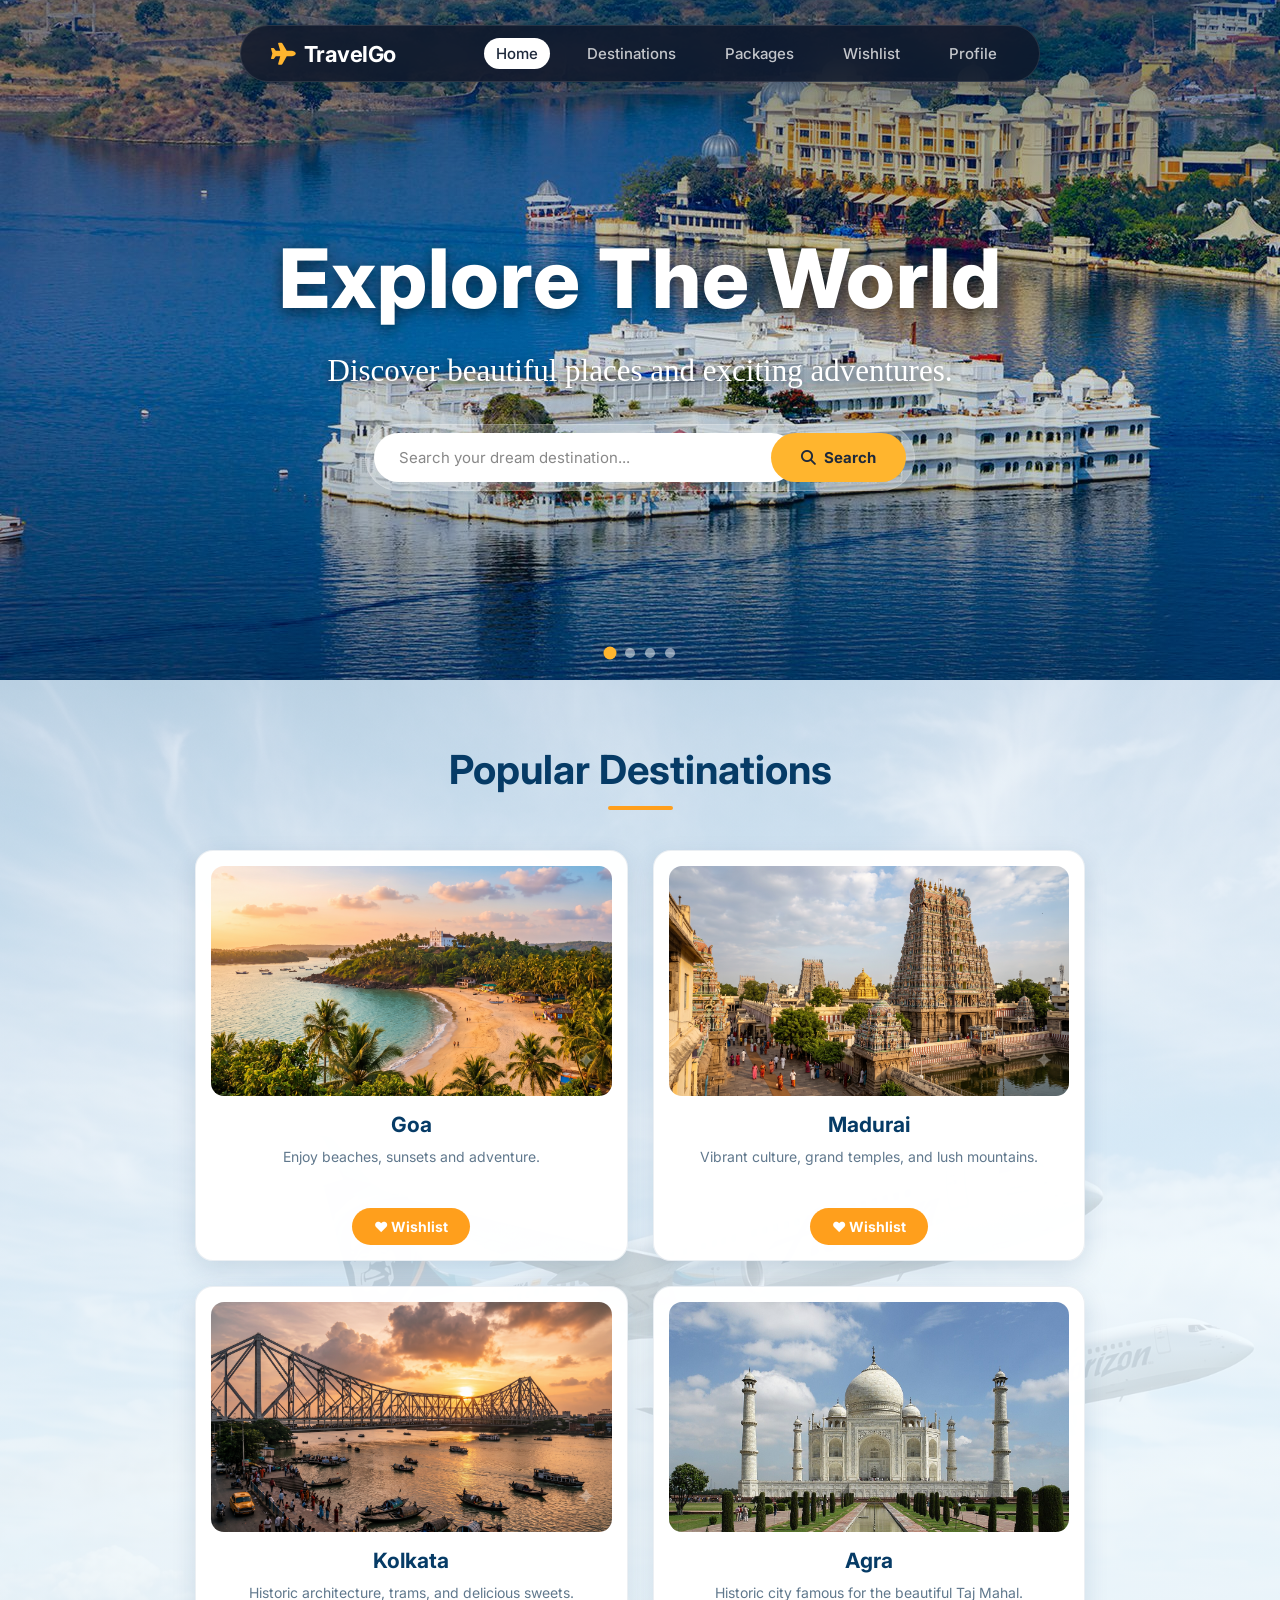
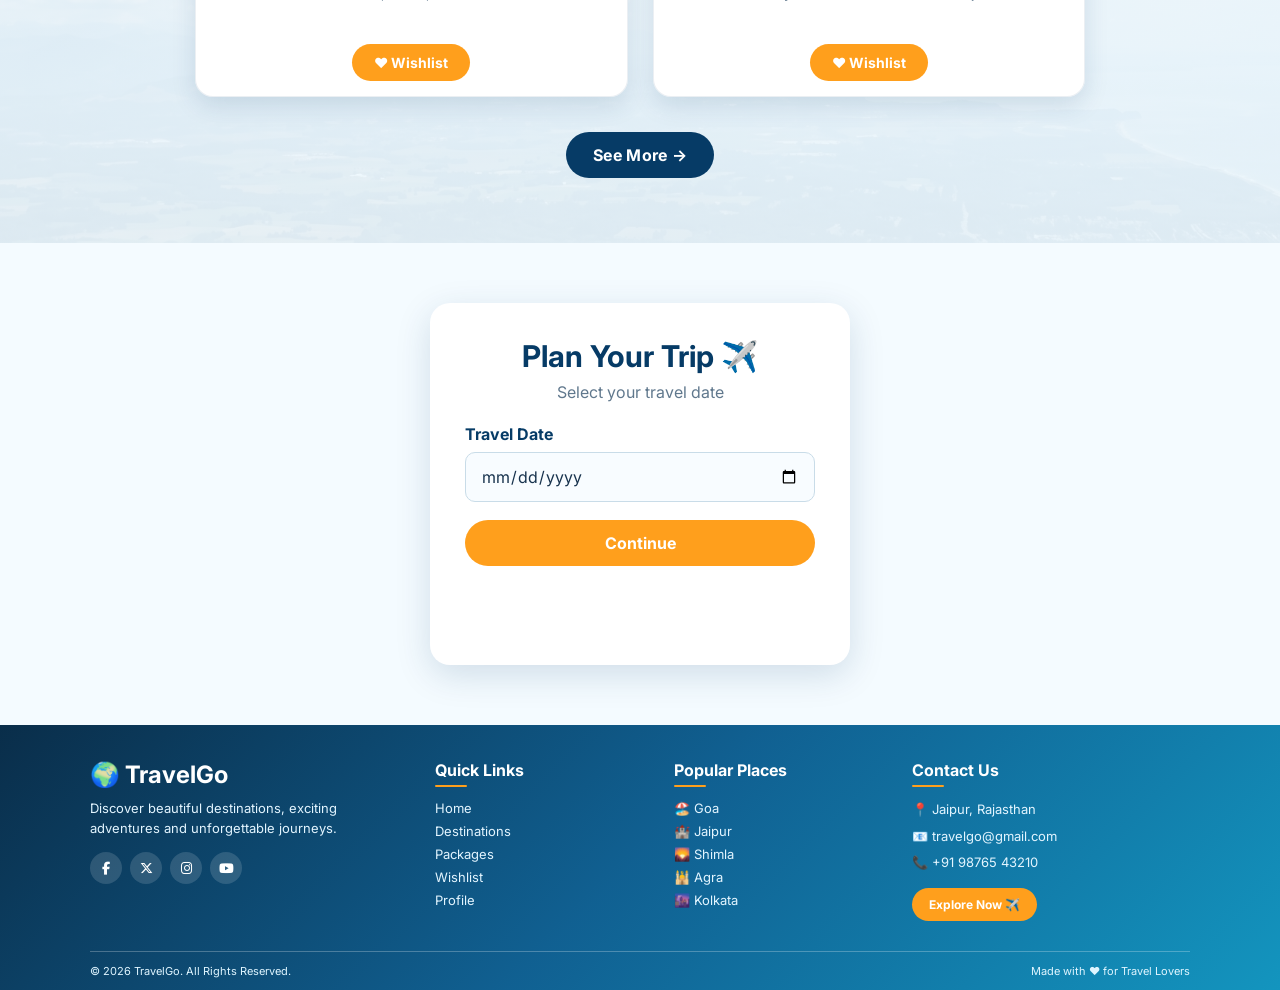
==== commit cf124f9d: "UI overhaul: Dynamic island nav, MMT-style profile, unified global.css" ====
--- a/index.html
+++ b/index.html
@@ -8,6 +8,7 @@
     <title>TravelGo - Home</title>
 
     <!-- CSS -->
+    <link rel="stylesheet" href="global.css">
     <link rel="stylesheet" href="index.css">
 
     <!-- Font Awesome -->
@@ -22,7 +23,7 @@
 
         <!-- NAVBAR -->
 
-        <nav>
+        <nav class="dynamic-island">
 
             <!-- Logo -->
             <h2>
@@ -30,21 +31,9 @@
                 TravelGo
             </h2>
 
-            <!-- Search -->
-            <div class="nav-search">
-                <input
-                    type="text"
-                    id="searchInput"
-                    placeholder="Search destination..."
-                >
-                <button onclick="searchDestination()">
-                    Search
-                </button>
-            </div>
-
             <!-- Navigation Links -->
             <div class="nav-links" id="navLinks">
-                <a href="index.html">Home</a>
+                <a href="index.html" class="active">Home</a>
                 <a href="destination.html">Destinations</a>
                 <a href="package.html">Packages</a>
                 <a href="wishlist.html">Wishlist</a>
@@ -77,6 +66,18 @@
             <div class="hero-content">
                 <h1>Explore The World</h1>
                 <p>Discover beautiful places and exciting adventures.</p>
+
+                <!-- Search -->
+                <div class="hero-search">
+                    <input
+                        type="text"
+                        id="searchInput"
+                        placeholder="Search your dream destination..."
+                    >
+                    <button onclick="searchDestination()">
+                        <i class="fa-solid fa-magnifying-glass"></i> Search
+                    </button>
+                </div>
             </div>
 
         </section>
--- a/global.css
+++ b/global.css
@@ -0,0 +1,190 @@
+@import url('https://fonts.googleapis.com/css2?family=Inter:wght@400;500;600;700;800&display=swap');
+
+/* =========================================
+   GLOBAL STYLES & RESETS
+========================================= */
+* {
+    margin: 0;
+    padding: 0;
+    box-sizing: border-box;
+    font-family: 'Inter', sans-serif;
+}
+
+body {
+    -webkit-font-smoothing: antialiased;
+    -moz-osx-font-smoothing: grayscale;
+}
+
+/* =========================================
+   DYNAMIC ISLAND NAVBAR
+========================================= */
+nav.dynamic-island {
+    position: fixed;
+    top: 25px;
+    left: 50%;
+    transform: translateX(-50%);
+    width: 90%;
+    max-width: 800px;
+    background: rgba(15, 23, 42, 0.85); /* Dark blue glass */
+    backdrop-filter: blur(16px);
+    -webkit-backdrop-filter: blur(16px);
+    border-radius: 50px;
+    display: flex;
+    justify-content: space-between;
+    align-items: center;
+    padding: 12px 30px;
+    z-index: 9999;
+    box-shadow: 0 10px 30px rgba(0, 0, 0, 0.2);
+    border: 1px solid rgba(255, 255, 255, 0.1);
+    transition: all 0.4s cubic-bezier(0.175, 0.885, 0.32, 1.275);
+}
+
+nav.dynamic-island h2 {
+    color: #ffffff;
+    font-size: 22px;
+    font-weight: 700;
+    display: flex;
+    align-items: center;
+    gap: 8px;
+    letter-spacing: -0.5px;
+}
+
+nav.dynamic-island h2 i {
+    color: #ffb52e;
+}
+
+nav.dynamic-island .nav-links {
+    display: flex;
+    gap: 25px;
+    align-items: center;
+}
+
+nav.dynamic-island .nav-links a {
+    color: rgba(255, 255, 255, 0.75);
+    text-decoration: none;
+    font-size: 15px;
+    font-weight: 500;
+    transition: all 0.3s ease;
+    padding: 6px 12px;
+    border-radius: 20px;
+}
+
+nav.dynamic-island .nav-links a:hover,
+nav.dynamic-island .nav-links a.active {
+    color: #1e293b;
+    background: #ffffff;
+}
+
+/* ---- HAMBURGER ---- */
+.hamburger {
+    display: none;
+    flex-direction: column;
+    gap: 5px;
+    background: none;
+    border: none;
+    cursor: pointer;
+    padding: 6px;
+    z-index: 10000;
+}
+
+.hamburger span {
+    display: block;
+    width: 22px;
+    height: 2px;
+    background: white;
+    border-radius: 3px;
+    transition: 0.35s;
+}
+
+.hamburger.open span:nth-child(1) { transform: translateY(7px) rotate(45deg); }
+.hamburger.open span:nth-child(2) { opacity: 0; transform: scaleX(0); }
+.hamburger.open span:nth-child(3) { transform: translateY(-7px) rotate(-45deg); }
+
+@media (max-width: 850px) {
+    nav.dynamic-island {
+        width: 92%;
+        top: 20px;
+        padding: 12px 20px;
+    }
+    .hamburger { display: flex; }
+    
+    nav.dynamic-island .nav-links {
+        position: absolute;
+        top: 120%;
+        left: 0;
+        width: 100%;
+        background: rgba(15, 23, 42, 0.95);
+        backdrop-filter: blur(20px);
+        -webkit-backdrop-filter: blur(20px);
+        flex-direction: column;
+        gap: 0;
+        border-radius: 25px;
+        overflow: hidden;
+        opacity: 0;
+        visibility: hidden;
+        transition: 0.3s ease;
+        box-shadow: 0 10px 30px rgba(0,0,0,0.3);
+        border: 1px solid rgba(255, 255, 255, 0.1);
+        padding: 10px 0;
+    }
+
+    nav.dynamic-island .nav-links.open {
+        opacity: 1;
+        visibility: visible;
+        top: 110%;
+    }
+
+    nav.dynamic-island .nav-links a {
+        padding: 15px 20px;
+        border-bottom: 1px solid rgba(255,255,255,0.05);
+        width: 100%;
+        text-align: center;
+        border-radius: 0;
+    }
+    
+    nav.dynamic-island .nav-links a:hover,
+    nav.dynamic-island .nav-links a.active {
+        background: rgba(255, 255, 255, 0.1);
+        color: #ffffff;
+    }
+
+    nav.dynamic-island .nav-links a:last-child {
+        border-bottom: none;
+    }
+}
+
+/* =========================================
+   DYNAMIC ISLAND TOAST
+========================================= */
+.toast {
+    position: fixed;
+    top: 90px;
+    left: 50%;
+    transform: translateX(-50%) scale(0.9);
+    background: rgba(15, 23, 42, 0.95);
+    backdrop-filter: blur(10px);
+    color: white;
+    padding: 14px 28px;
+    border-radius: 50px;
+    z-index: 10000;
+    font-size: 14px;
+    font-weight: 500;
+    box-shadow: 0 10px 40px rgba(0,0,0,0.25);
+    border: 1px solid rgba(255,255,255,0.1);
+    opacity: 0;
+    visibility: hidden;
+    transition: all 0.3s cubic-bezier(0.175, 0.885, 0.32, 1.275);
+    display: flex;
+    align-items: center;
+    gap: 10px;
+}
+
+.toast.show {
+    opacity: 1;
+    visibility: visible;
+    transform: translateX(-50%) scale(1);
+}
+
+.toast.remove-type {
+    background: rgba(220, 53, 69, 0.95);
+}
--- a/index.css
+++ b/index.css
@@ -40,170 +40,60 @@
 
 
 /* =========================================
-   NAVBAR
-========================================= */
-
-.hero-section nav {
-    position: absolute;
-    top: 0;
-    left: 0;
-    width: 100%;
+   HERO SEARCH
+========================================= */
+
+.hero-search {
+    display: flex;
+    justify-content: center;
+    margin-top: 30px;
+    background: rgba(255, 255, 255, 0.25);
+    padding: 8px;
+    border-radius: 50px;
+    backdrop-filter: blur(12px);
+    width: 100%;
+    max-width: 550px;
+    margin-left: auto;
+    margin-right: auto;
+    border: 1px solid rgba(255, 255, 255, 0.2);
+}
+
+.hero-search input {
+    flex: 1;
+    padding: 15px 25px;
+    border: none;
+    border-radius: 40px;
+    outline: none;
+    font-size: 15px;
+    background: #ffffff;
+    color: #333;
+    font-family: inherit;
+}
+
+.hero-search input::placeholder {
+    color: #888;
+}
+
+.hero-search button {
+    padding: 15px 30px;
+    border: none;
+    background: #ffb52e;
+    color: #1e293b;
+    font-size: 15px;
+    font-weight: 700;
+    border-radius: 40px;
+    cursor: pointer;
+    margin-left: -25px;
+    transition: 0.3s;
     display: flex;
     align-items: center;
-    justify-content: space-between;
-    gap: 20px;
-    padding: 18px 5%;
-    z-index: 20;
-    background: rgba(3, 45, 78, 0.55);
-    backdrop-filter: blur(10px);
-    border-bottom: 1px solid rgba(255, 255, 255, 0.2);
-}
-
-
-
-/* Logo */
-
-.hero-section nav h2 {
-    color: white;
-    font-size: 29px;
-    letter-spacing: 0.5px;
-    white-space: nowrap;
-}
-
-.hero-section nav h2 i {
-    color: #ffb52e;
-    margin-right: 7px;
-}
-
-
-
-/* =========================================
-   SEARCH
-========================================= */
-
-.nav-search {
-    display: flex;
-    align-items: center;
-    gap: 7px;
-}
-
-.nav-search input {
-    width: 230px;
-    height: 42px;
-    padding: 0 16px;
-    border: none;
-    outline: none;
-    border-radius: 25px;
-    background: rgba(255, 255, 255, 0.96);
-    color: #17324d;
-    font-size: 14px;
-    transition: 0.3s;
-}
-
-.nav-search input:focus {
-    width: 260px;
-    box-shadow: 0 0 0 3px rgba(255, 180, 50, 0.35);
-}
-
-.nav-search input::placeholder {
-    color: #7a8b99;
-}
-
-.nav-search button {
-    height: 42px;
-    padding: 0 20px;
-    border: none;
-    border-radius: 25px;
-    background: #ff9f1c;
-    color: white;
-    font-weight: bold;
-    cursor: pointer;
-    transition: 0.3s;
-}
-
-.nav-search button:hover {
-    background: #f57c00;
-    transform: translateY(-2px);
-    box-shadow: 0 6px 18px rgba(255, 120, 0, 0.4);
-}
-
-
-
-/* =========================================
-   NAVIGATION LINKS
-========================================= */
-
-.hero-section .nav-links {
-    display: flex;
-    align-items: center;
-    gap: 24px;
-}
-
-.hero-section .nav-links a {
-    position: relative;
-    color: white;
-    text-decoration: none;
-    font-size: 15px;
-    font-weight: 600;
-    transition: 0.3s;
-}
-
-.hero-section .nav-links a:hover {
-    color: #ffb52e;
-}
-
-.hero-section .nav-links a::after {
-    content: "";
-    position: absolute;
-    left: 50%;
-    bottom: -7px;
-    width: 0;
-    height: 2px;
-    background: #ffb52e;
-    transform: translateX(-50%);
-    transition: 0.3s;
-}
-
-.hero-section .nav-links a:hover::after {
-    width: 100%;
-}
-
-
-/* =========================================
-   HAMBURGER BUTTON (mobile)
-========================================= */
-
-.hamburger {
-    display: none;
-    flex-direction: column;
-    gap: 5px;
-    cursor: pointer;
-    background: none;
-    border: none;
-    padding: 6px;
-    z-index: 30;
-}
-
-.hamburger span {
-    display: block;
-    width: 26px;
-    height: 3px;
-    background: white;
-    border-radius: 3px;
-    transition: 0.35s;
-}
-
-.hamburger.open span:nth-child(1) {
-    transform: translateY(8px) rotate(45deg);
-}
-.hamburger.open span:nth-child(2) {
-    opacity: 0;
-    transform: scaleX(0);
-}
-.hamburger.open span:nth-child(3) {
-    transform: translateY(-8px) rotate(-45deg);
-}
-
+    gap: 8px;
+}
+
+.hero-search button:hover {
+    background: #ffa000;
+    transform: scale(1.05);
+}
 
 
 /* =========================================
@@ -755,42 +645,6 @@
 
 
 
-/* =========================================
-   TOAST NOTIFICATION
-========================================= */
-
-.toast {
-    position: fixed;
-    top: 80px;
-    right: 25px;
-    background: white;
-    color: #333;
-    padding: 14px 20px;
-    border-radius: 12px;
-    box-shadow: 0 6px 20px rgba(0,0,0,0.18);
-    border-left: 5px solid #28a745;
-    z-index: 99999;
-    font-size: 14px;
-    font-weight: 500;
-    max-width: 280px;
-    animation: slideInToast 0.35s ease, fadeOutToast 0.4s ease 2s both;
-}
-
-.toast.remove {
-    border-left-color: #dc3545;
-}
-
-@keyframes slideInToast {
-    from { opacity: 0; transform: translateX(40px); }
-    to   { opacity: 1; transform: translateX(0); }
-}
-
-@keyframes fadeOutToast {
-    from { opacity: 1; }
-    to   { opacity: 0; transform: translateX(20px); }
-}
-
-
 
 /* =========================================
    RESPONSIVE — TABLET (≤ 1100px)
@@ -844,48 +698,23 @@
 
 @media (max-width: 768px) {
 
-    /* Show hamburger, hide nav links */
-    .hamburger {
-        display: flex;
-    }
-
-    .hero-section .nav-links {
-        display: none;
-        position: absolute;
-        top: 100%;
-        left: 0;
+    .hero-search {
+        flex-direction: column;
+        padding: 0;
+        background: transparent;
+        border: none;
+    }
+    .hero-search input {
         width: 100%;
-        flex-direction: column;
-        background: rgba(3, 40, 70, 0.97);
-        backdrop-filter: blur(15px);
-        padding: 20px;
-        gap: 0;
-        z-index: 99;
-    }
-
-    .hero-section .nav-links.open {
-        display: flex;
-        animation: slideDown 0.3s ease;
-    }
-
-    .hero-section .nav-links a {
-        padding: 14px 0;
-        border-bottom: 1px solid rgba(255,255,255,0.1);
-        font-size: 16px;
-    }
-
-    .hero-section .nav-links a:last-child {
-        border-bottom: none;
-    }
-
-    @keyframes slideDown {
-        from { opacity: 0; transform: translateY(-10px); }
-        to   { opacity: 1; transform: translateY(0); }
-    }
-
-    /* Hide search on mobile */
-    .nav-search {
-        display: none;
+        margin-bottom: 12px;
+        padding: 16px 20px;
+    }
+    .hero-search button {
+        margin-left: 0;
+        width: 100%;
+        border-radius: 40px;
+        justify-content: center;
+        padding: 16px 30px;
     }
 
     .hero-section {
@@ -928,8 +757,9 @@
 
 @media (max-width: 480px) {
 
-    .hero-section nav {
-        padding: 14px 5%;
+    .hero-section {
+        height: 100vh;
+        min-height: 560px;
     }
 
     .hero-content h1 {
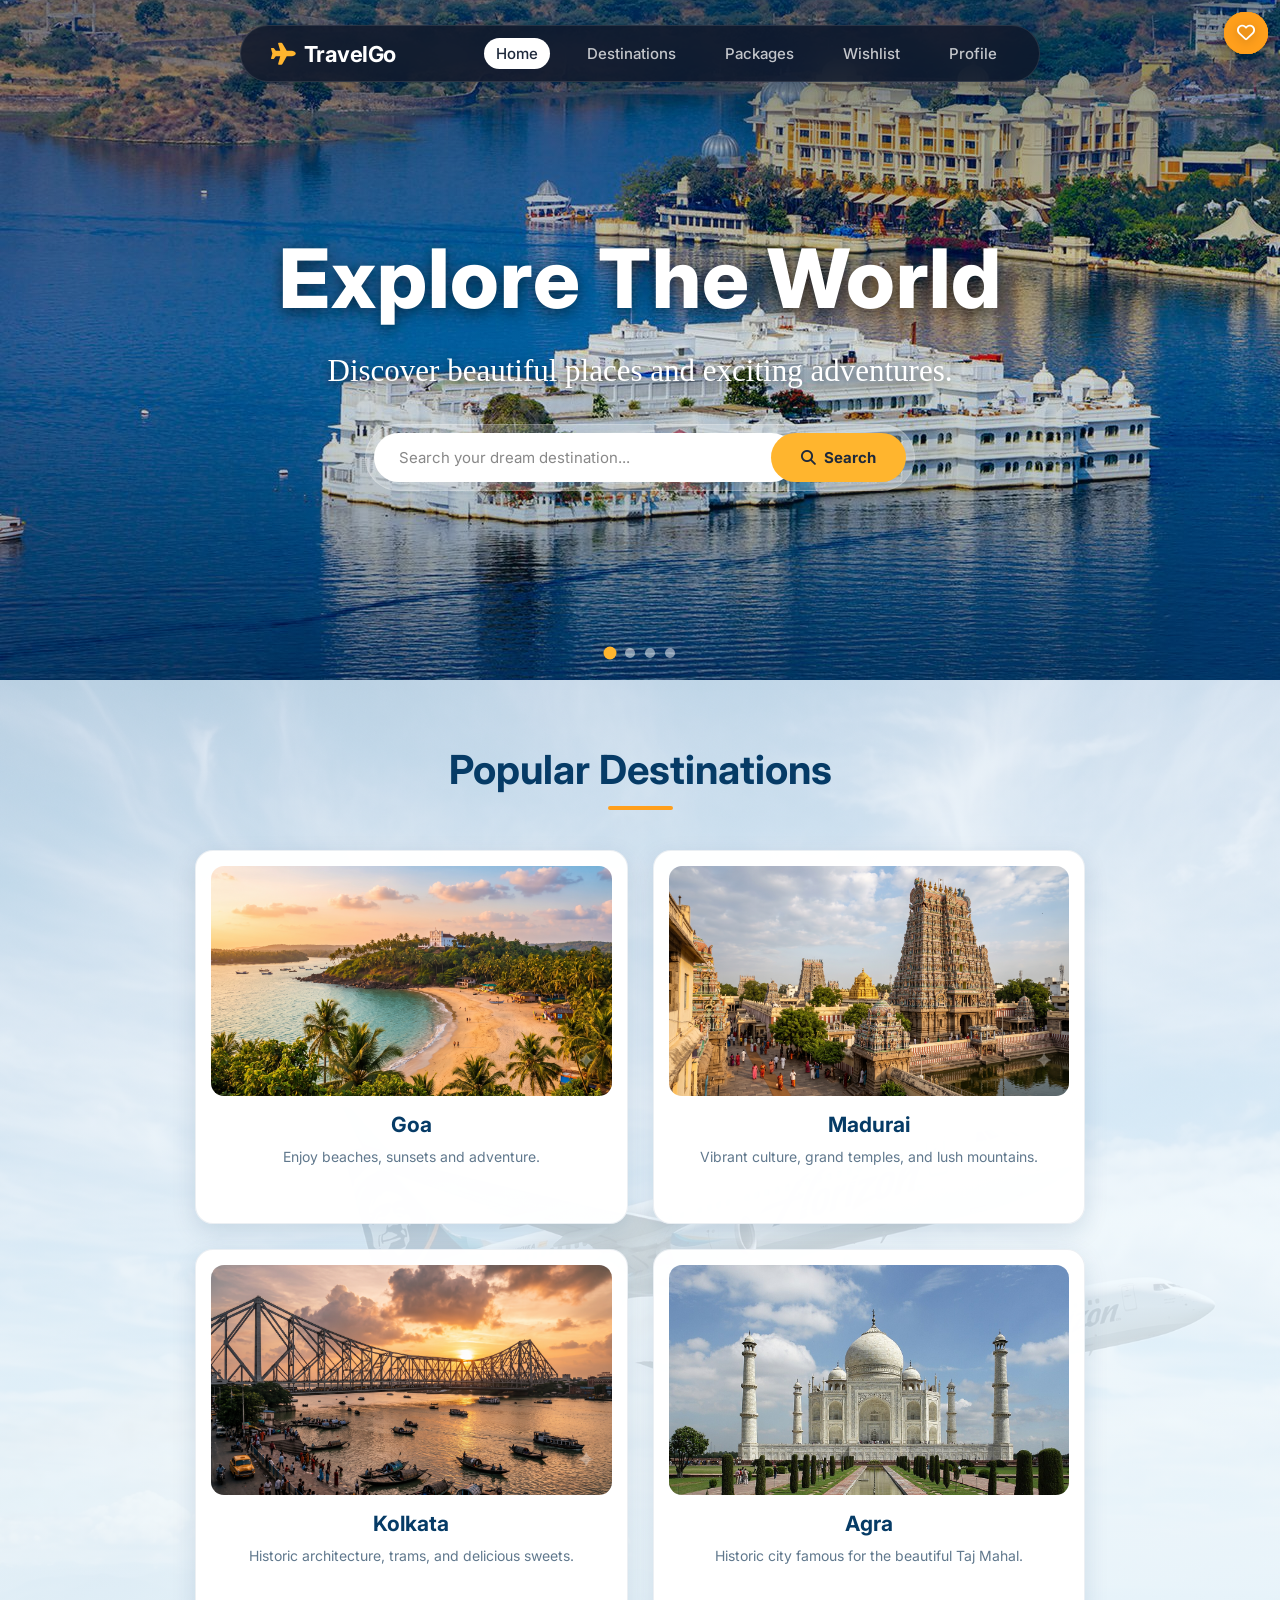
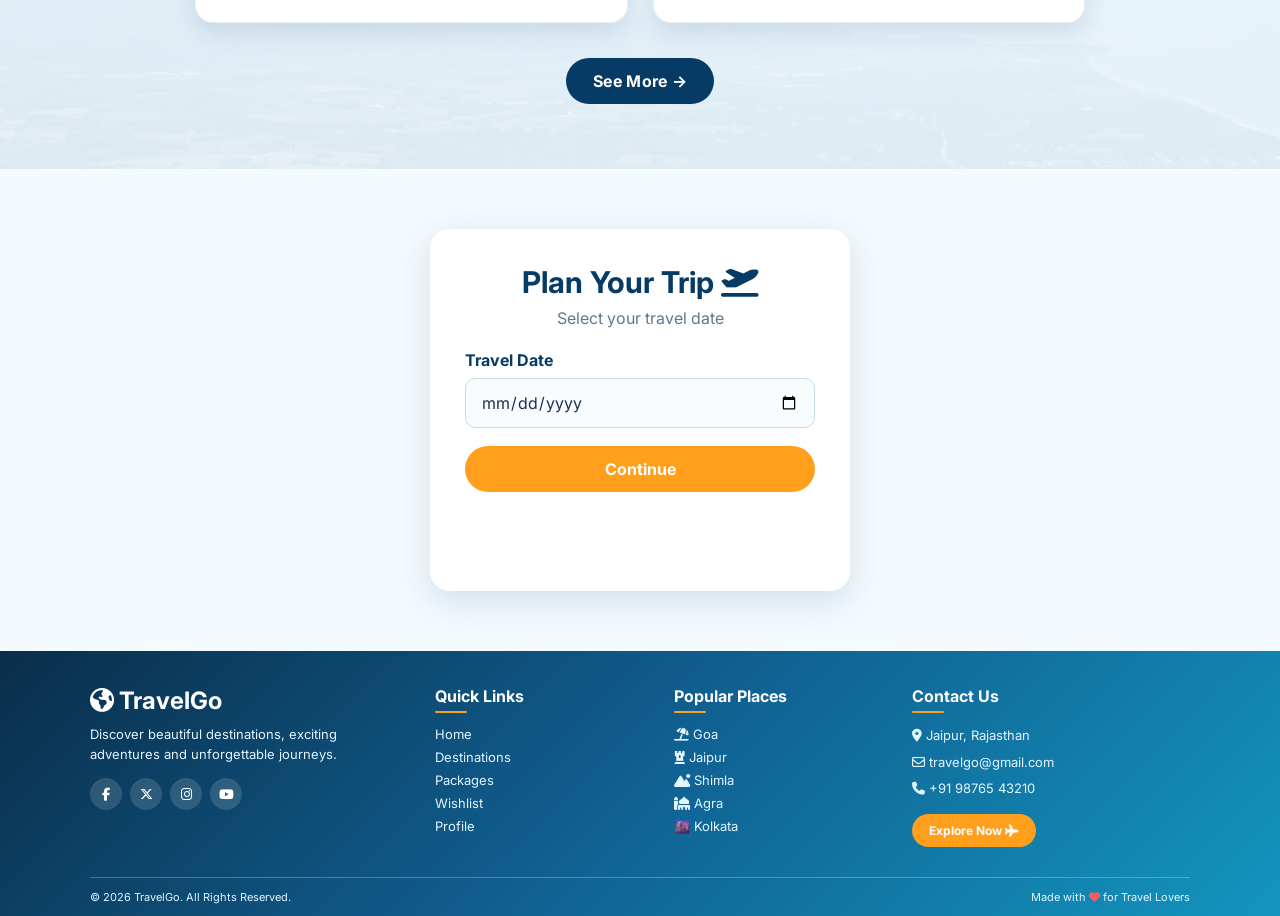
==== commit 3896bb76: "Fix package routing, replace emojis with icons, and make wishlist buttons glassmorphic" ====
--- a/index.html
+++ b/index.html
@@ -102,48 +102,48 @@
             <div class="card" onclick="goToPackage('goa')">
                 <div class="card-image">
                     <img class="place" src="./goa copy.png" alt="Beautiful Goa">
+                    <button class="wishlist-btn" id="wishBtn-Goa" onclick="handleWishlistClick(event, 'Goa', this)">
+                        <i class="fa-regular fa-heart"></i>
+                    </button>
                 </div>
                 <h3>Goa</h3>
                 <p>Enjoy beaches, sunsets and adventure.</p>
-                <button id="wishBtn-Goa" onclick="handleWishlistClick(event, 'Goa', this)">
-                    ❤️ Wishlist
-                </button>
             </div>
 
             <!-- MADURAI -->
             <div class="card" onclick="goToPackage('madurai')">
                 <div class="card-image">
                     <img class="place" src="./tamilnadu copy.png" alt="Madurai Tamil Nadu">
+                    <button class="wishlist-btn" id="wishBtn-Madurai" onclick="handleWishlistClick(event, 'Madurai', this)">
+                        <i class="fa-regular fa-heart"></i>
+                    </button>
                 </div>
                 <h3>Madurai</h3>
                 <p>Vibrant culture, grand temples, and lush mountains.</p>
-                <button id="wishBtn-Madurai" onclick="handleWishlistClick(event, 'Madurai', this)">
-                    ❤️ Wishlist
-                </button>
             </div>
 
             <!-- KOLKATA -->
             <div class="card" onclick="goToPackage('kolkata')">
                 <div class="card-image">
                     <img class="place" src="./kolkata copy.png" alt="Beautiful Kolkata">
+                    <button class="wishlist-btn" id="wishBtn-Kolkata" onclick="handleWishlistClick(event, 'Kolkata', this)">
+                        <i class="fa-regular fa-heart"></i>
+                    </button>
                 </div>
                 <h3>Kolkata</h3>
                 <p>Historic architecture, trams, and delicious sweets.</p>
-                <button id="wishBtn-Kolkata" onclick="handleWishlistClick(event, 'Kolkata', this)">
-                    ❤️ Wishlist
-                </button>
             </div>
 
             <!-- AGRA -->
             <div class="card" onclick="goToPackage('agra')">
                 <div class="card-image">
                     <img class="place" src="./Agra copy.jpeg" alt="Taj Mahal Agra">
+                    <button class="wishlist-btn" id="wishBtn-Agra" onclick="handleWishlistClick(event, 'Agra', this)">
+                        <i class="fa-regular fa-heart"></i>
+                    </button>
                 </div>
                 <h3>Agra</h3>
                 <p>Historic city famous for the beautiful Taj Mahal.</p>
-                <button id="wishBtn-Agra" onclick="handleWishlistClick(event, 'Agra', this)">
-                    ❤️ Wishlist
-                </button>
             </div>
 
         </div>
@@ -161,7 +161,7 @@
 
         <div class="calendar-box">
 
-            <h2>Plan Your Trip ✈️</h2>
+            <h2>Plan Your Trip <i class="fa-solid fa-plane-departure"></i></h2>
             <p>Select your travel date</p>
 
             <label for="travelDate">Travel Date</label>
@@ -187,7 +187,7 @@
 
                 <!-- ABOUT -->
                 <div class="footer-box footer-about">
-                    <h2>🌍 TravelGo</h2>
+                    <h2><i class="fa-solid fa-earth-americas"></i> TravelGo</h2>
                     <p>Discover beautiful destinations, exciting adventures and unforgettable journeys.</p>
                     <div class="social-icons">
                         <a href="#" aria-label="Facebook"><i class="fa-brands fa-facebook-f"></i></a>
@@ -210,21 +210,21 @@
                 <!-- POPULAR PLACES -->
                 <div class="footer-box">
                     <h3>Popular Places</h3>
-                    <a href="destination.html">🏖️ Goa</a>
-                    <a href="destination.html">🏰 Jaipur</a>
-                    <a href="destination.html">🌄 Shimla</a>
-                    <a href="destination.html">🕌 Agra</a>
+                    <a href="destination.html"><i class="fa-solid fa-umbrella-beach"></i> Goa</a>
+                    <a href="destination.html"><i class="fa-solid fa-chess-rook"></i> Jaipur</a>
+                    <a href="destination.html"><i class="fa-solid fa-mountain-sun"></i> Shimla</a>
+                    <a href="destination.html"><i class="fa-solid fa-mosque"></i> Agra</a>
                     <a href="destination.html">🌆 Kolkata</a>
                 </div>
 
                 <!-- CONTACT -->
                 <div class="footer-box">
                     <h3>Contact Us</h3>
-                    <p>📍 Jaipur, Rajasthan</p>
-                    <p>📧 travelgo@gmail.com</p>
-                    <p>📞 +91 98765 43210</p>
+                    <p><i class="fa-solid fa-location-dot"></i> Jaipur, Rajasthan</p>
+                    <p><i class="fa-regular fa-envelope"></i> travelgo@gmail.com</p>
+                    <p><i class="fa-solid fa-phone"></i> +91 98765 43210</p>
                     <button class="footer-btn" onclick="window.location.href='destination.html'">
-                        Explore Now ✈️
+                        Explore Now <i class="fa-solid fa-plane"></i>
                     </button>
                 </div>
 
@@ -233,7 +233,7 @@
             <!-- FOOTER BOTTOM -->
             <div class="footer-bottom">
                 <p>© 2026 TravelGo. All Rights Reserved.</p>
-                <p>Made with ❤️ for Travel Lovers</p>
+                <p>Made with <i class="fa-solid fa-heart" style="color:#ff5a5f"></i> for Travel Lovers</p>
             </div>
 
         </div>
--- a/global.css
+++ b/global.css
@@ -188,3 +188,51 @@
 .toast.remove-type {
     background: rgba(220, 53, 69, 0.95);
 }
+
+/* =========================================
+   GLASS HEART WISHLIST BUTTON
+========================================= */
+.wishlist-btn {
+    position: absolute;
+    top: 12px;
+    right: 12px;
+    background: rgba(255, 255, 255, 0.25);
+    backdrop-filter: blur(8px);
+    -webkit-backdrop-filter: blur(8px);
+    border: 1px solid rgba(255, 255, 255, 0.4);
+    border-radius: 50%;
+    width: 42px;
+    height: 42px;
+    display: flex;
+    align-items: center;
+    justify-content: center;
+    cursor: pointer;
+    transition: all 0.3s ease;
+    box-shadow: 0 4px 12px rgba(0,0,0,0.1);
+    z-index: 2; /* keep it above the image */
+}
+
+.wishlist-btn:hover {
+    transform: scale(1.1);
+    background: rgba(255, 255, 255, 0.4);
+}
+
+.wishlist-btn i {
+    font-size: 18px;
+    color: #ffffff;
+    line-height: 1;
+    transition: 0.3s;
+    filter: drop-shadow(0 2px 4px rgba(0,0,0,0.3));
+}
+
+.wishlist-btn.wishlisted,
+.wishlist-btn.active {
+    background: rgba(255, 255, 255, 0.9);
+    border-color: transparent;
+}
+
+.wishlist-btn.wishlisted i,
+.wishlist-btn.active i {
+    color: #ff5a5f;
+    filter: none;
+}
